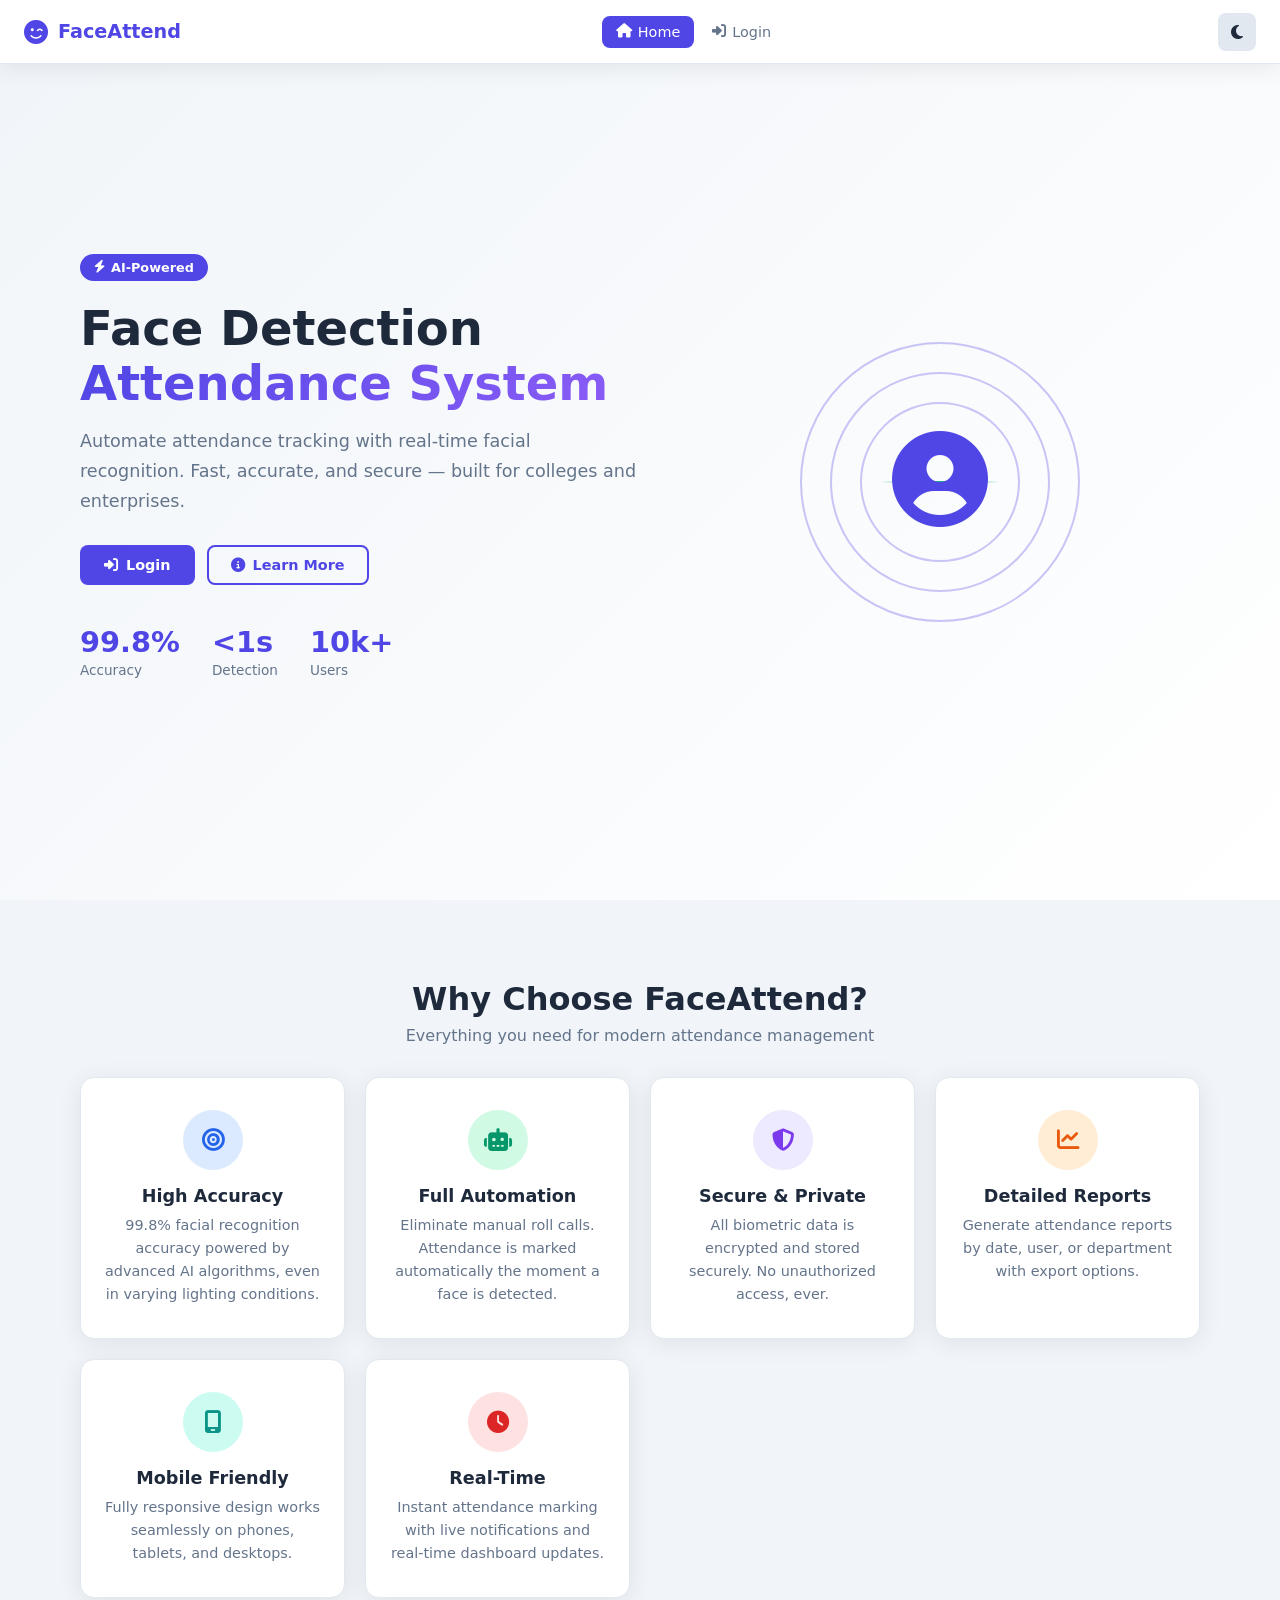
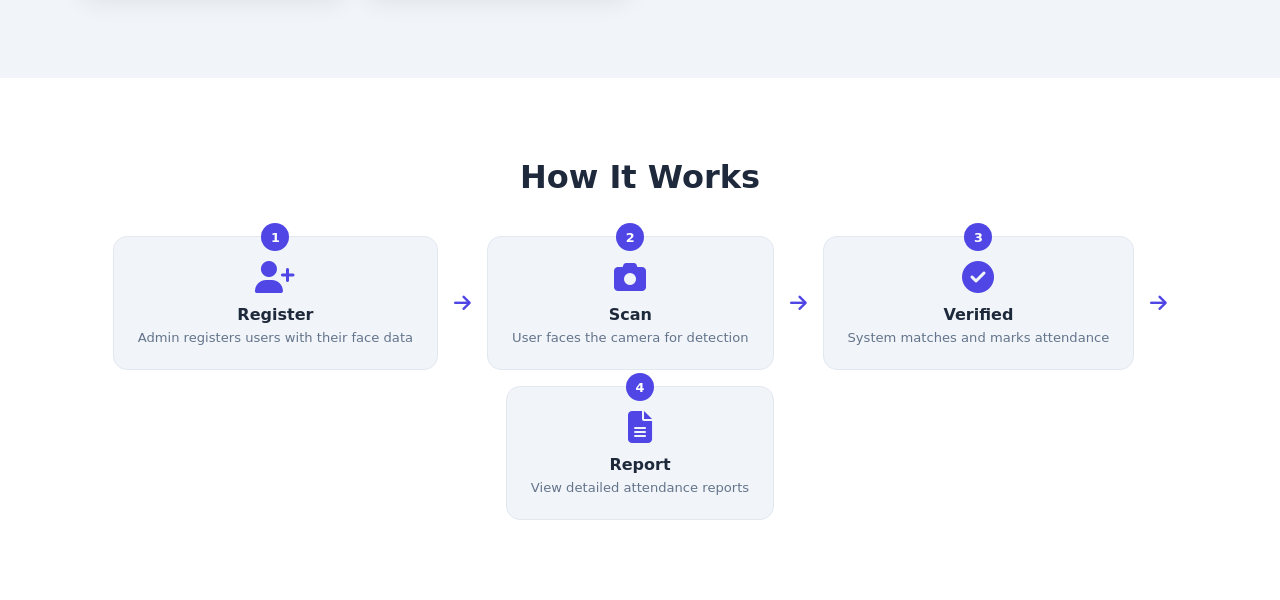
==== frontend/index.html @ ff54c972 "push all code" ====
<!DOCTYPE html>
<html lang="en" data-theme="light">
<head>
  <meta charset="UTF-8" />
  <meta name="viewport" content="width=device-width, initial-scale=1.0" />
  <title>Face Detection Attendance System</title>
  <link rel="stylesheet" href="style.css" />
  <link rel="stylesheet" href="https://cdnjs.cloudflare.com/ajax/libs/font-awesome/6.5.0/css/all.min.css" />
</head>
<body>

  <!-- ===== NAVBAR ===== -->
  <nav class="navbar" id="navbar">
    <div class="nav-brand">
      <i class="fas fa-face-smile-wink"></i>
      <span>FaceAttend</span>
    </div>
    <ul class="nav-links" id="navLinks">
      <li><a href="#" class="nav-link active" data-page="home"><i class="fas fa-house"></i> Home</a></li>
      <li><a href="#" class="nav-link" data-page="login"><i class="fas fa-right-to-bracket"></i> Login</a></li>
      <li><a href="#" class="nav-link" data-page="admin" id="adminNavLink" style="display:none"><i class="fas fa-user-shield"></i> Admin</a></li>
      <li><a href="#" class="nav-link" data-page="attendance" id="attendanceNavLink" style="display:none"><i class="fas fa-camera"></i> Attendance</a></li>
      <li><a href="#" class="nav-link" data-page="reports" id="reportsNavLink" style="display:none"><i class="fas fa-chart-bar"></i> Reports</a></li>
      <li id="logoutNavItem" style="display:none"><a href="#" id="logoutBtn"><i class="fas fa-right-from-bracket"></i> Logout</a></li>
    </ul>
    <div class="nav-actions">
      <button class="theme-toggle" id="themeToggle" title="Toggle dark mode">
        <i class="fas fa-moon"></i>
      </button>
      <button class="hamburger" id="hamburger"><i class="fas fa-bars"></i></button>
    </div>
  </nav>

  <!-- ===== PAGES ===== -->
  <main id="app">

    <!-- HOME PAGE -->
    <section class="page active" id="page-home">
      <div class="hero">
        <div class="hero-content">
          <span class="badge"><i class="fas fa-bolt"></i> AI-Powered</span>
          <h1>Face Detection<br /><span class="gradient-text">Attendance System</span></h1>
          <p>Automate attendance tracking with real-time facial recognition. Fast, accurate, and secure — built for colleges and enterprises.</p>
          <div class="hero-btns">
            <button class="btn btn-primary" onclick="navigate('login')"><i class="fas fa-right-to-bracket"></i> Login</button>
            <button class="btn btn-outline" onclick="navigate('home'); scrollToFeatures()"><i class="fas fa-circle-info"></i> Learn More</button>
          </div>
          <div class="hero-stats">
            <div class="stat"><span>99.8%</span><p>Accuracy</p></div>
            <div class="stat"><span>&lt;1s</span><p>Detection</p></div>
            <div class="stat"><span>10k+</span><p>Users</p></div>
          </div>
        </div>
        <div class="hero-visual">
          <div class="face-scan-anim">
            <div class="scan-ring r1"></div>
            <div class="scan-ring r2"></div>
            <div class="scan-ring r3"></div>
            <div class="face-icon"><i class="fas fa-user-circle"></i></div>
            <div class="scan-line"></div>
          </div>
        </div>
      </div>

      <!-- Features -->
      <div class="section" id="features">
        <h2 class="section-title">Why Choose FaceAttend?</h2>
        <p class="section-sub">Everything you need for modern attendance management</p>
        <div class="cards-grid">
          <div class="card feature-card">
            <div class="card-icon blue"><i class="fas fa-bullseye"></i></div>
            <h3>High Accuracy</h3>
            <p>99.8% facial recognition accuracy powered by advanced AI algorithms, even in varying lighting conditions.</p>
          </div>
          <div class="card feature-card">
            <div class="card-icon green"><i class="fas fa-robot"></i></div>
            <h3>Full Automation</h3>
            <p>Eliminate manual roll calls. Attendance is marked automatically the moment a face is detected.</p>
          </div>
          <div class="card feature-card">
            <div class="card-icon purple"><i class="fas fa-shield-halved"></i></div>
            <h3>Secure & Private</h3>
            <p>All biometric data is encrypted and stored securely. No unauthorized access, ever.</p>
          </div>
          <div class="card feature-card">
            <div class="card-icon orange"><i class="fas fa-chart-line"></i></div>
            <h3>Detailed Reports</h3>
            <p>Generate attendance reports by date, user, or department with export options.</p>
          </div>
          <div class="card feature-card">
            <div class="card-icon teal"><i class="fas fa-mobile-screen"></i></div>
            <h3>Mobile Friendly</h3>
            <p>Fully responsive design works seamlessly on phones, tablets, and desktops.</p>
          </div>
          <div class="card feature-card">
            <div class="card-icon red"><i class="fas fa-clock"></i></div>
            <h3>Real-Time</h3>
            <p>Instant attendance marking with live notifications and real-time dashboard updates.</p>
          </div>
        </div>
      </div>

      <!-- How it works -->
      <div class="section how-it-works">
        <h2 class="section-title">How It Works</h2>
        <div class="steps">
          <div class="step"><div class="step-num">1</div><i class="fas fa-user-plus"></i><h4>Register</h4><p>Admin registers users with their face data</p></div>
          <div class="step-arrow"><i class="fas fa-arrow-right"></i></div>
          <div class="step"><div class="step-num">2</div><i class="fas fa-camera"></i><h4>Scan</h4><p>User faces the camera for detection</p></div>
          <div class="step-arrow"><i class="fas fa-arrow-right"></i></div>
          <div class="step"><div class="step-num">3</div><i class="fas fa-check-circle"></i><h4>Verified</h4><p>System matches and marks attendance</p></div>
          <div class="step-arrow"><i class="fas fa-arrow-right"></i></div>
          <div class="step"><div class="step-num">4</div><i class="fas fa-file-alt"></i><h4>Report</h4><p>View detailed attendance reports</p></div>
        </div>
      </div>
    </section>

    <!-- LOGIN PAGE -->
    <section class="page" id="page-login">
      <div class="auth-container">
        <div class="auth-card">
          <div class="auth-header">
            <i class="fas fa-face-smile-wink auth-logo"></i>
            <h2>Welcome Back</h2>
            <p>Sign in to your account</p>
          </div>
          <div class="tab-group">
            <button class="tab active" data-tab="user">User Login</button>
            <button class="tab" data-tab="admin">Admin Login</button>
          </div>
          <form id="loginForm" novalidate>
            <div class="form-group">
              <label><i class="fas fa-envelope"></i> Email / Username</label>
              <input type="text" id="loginEmail" placeholder="Enter your email or username" />
              <span class="field-error" id="emailError"></span>
            </div>
            <div class="form-group">
              <label><i class="fas fa-lock"></i> Password</label>
              <div class="input-wrap">
                <input type="password" id="loginPassword" placeholder="Enter your password" />
                <button type="button" class="toggle-pw" id="togglePw"><i class="fas fa-eye"></i></button>
              </div>
              <span class="field-error" id="pwError"></span>
            </div>
            <div class="form-row">
              <label class="checkbox-label"><input type="checkbox" /> Remember me</label>
              <a href="#" class="link">Forgot password?</a>
            </div>
            <button type="submit" class="btn btn-primary full-width" id="loginSubmitBtn">
              <i class="fas fa-right-to-bracket"></i> Sign In
            </button>
            <div class="form-hint">
              <span id="loginHint">Demo: user@demo.com / password123</span>
            </div>
          </form>
        </div>
      </div>
    </section>

    <!-- USER DASHBOARD -->
    <section class="page" id="page-dashboard">
      <div class="dashboard-layout">
        <aside class="sidebar" id="userSidebar">
          <div class="sidebar-user">
            <div class="avatar"><i class="fas fa-user-circle"></i></div>
            <div>
              <p class="sidebar-name" id="sidebarName">John Doe</p>
              <span class="role-badge user">Student</span>
            </div>
          </div>
          <nav class="sidebar-nav">
            <a href="#" class="sidebar-link active" onclick="showDashTab('overview')"><i class="fas fa-gauge"></i> Overview</a>
            <a href="#" class="sidebar-link" onclick="navigate('attendance')"><i class="fas fa-camera"></i> Mark Attendance</a>
            <a href="#" class="sidebar-link" onclick="navigate('reports')"><i class="fas fa-chart-bar"></i> My Reports</a>
            <a href="#" class="sidebar-link" onclick="navigate('login')"><i class="fas fa-right-from-bracket"></i> Logout</a>
          </nav>
        </aside>
        <div class="dashboard-main">
          <div class="dash-header">
            <div>
              <h2>Welcome back, <span id="dashWelcomeName">John</span> 👋</h2>
              <p class="dash-date" id="dashDate"></p>
            </div>
            <button class="btn btn-primary" onclick="navigate('attendance')"><i class="fas fa-camera"></i> Mark Attendance</button>
          </div>
          <div class="cards-grid mini">
            <div class="card stat-card">
              <div class="stat-icon blue"><i class="fas fa-calendar-check"></i></div>
              <div><p>Present Days</p><h3 id="userPresent">18</h3></div>
            </div>
            <div class="card stat-card">
              <div class="stat-icon red"><i class="fas fa-calendar-xmark"></i></div>
              <div><p>Absent Days</p><h3 id="userAbsent">3</h3></div>
            </div>
            <div class="card stat-card">
              <div class="stat-icon green"><i class="fas fa-percent"></i></div>
              <div><p>Attendance %</p><h3 id="userPercent">85.7%</h3></div>
            </div>
          </div>
          <div class="card recent-card">
            <h3><i class="fas fa-clock-rotate-left"></i> Recent Attendance</h3>
            <table class="data-table">
              <thead><tr><th>Date</th><th>Time</th><th>Status</th></tr></thead>
              <tbody id="userRecentTable"></tbody>
            </table>
          </div>
        </div>
      </div>
    </section>

    <!-- ADMIN DASHBOARD -->
    <section class="page" id="page-admin">
      <div class="dashboard-layout">
        <aside class="sidebar">
          <div class="sidebar-user">
            <div class="avatar admin-av"><i class="fas fa-user-shield"></i></div>
            <div>
              <p class="sidebar-name">Admin</p>
              <span class="role-badge admin">Administrator</span>
            </div>
          </div>
          <nav class="sidebar-nav">
            <a href="#" class="sidebar-link active" onclick="showAdminTab('overview')"><i class="fas fa-gauge"></i> Overview</a>
            <a href="#" class="sidebar-link" onclick="navigate('manage-users')"><i class="fas fa-users-gear"></i> Manage Users</a>
            <a href="#" class="sidebar-link" onclick="navigate('reports')"><i class="fas fa-chart-bar"></i> Reports</a>
            <a href="#" class="sidebar-link" onclick="navigate('login')"><i class="fas fa-right-from-bracket"></i> Logout</a>
          </nav>
        </aside>
        <div class="dashboard-main">
          <div class="dash-header">
            <div>
              <h2>Admin Dashboard</h2>
              <p class="dash-date" id="adminDashDate"></p>
            </div>
            <button class="btn btn-primary" onclick="navigate('manage-users')"><i class="fas fa-user-plus"></i> Add User</button>
          </div>
          <div class="cards-grid mini">
            <div class="card stat-card">
              <div class="stat-icon blue"><i class="fas fa-users"></i></div>
              <div><p>Total Users</p><h3>42</h3></div>
            </div>
            <div class="card stat-card">
              <div class="stat-icon green"><i class="fas fa-user-check"></i></div>
              <div><p>Present Today</p><h3>35</h3></div>
            </div>
            <div class="card stat-card">
              <div class="stat-icon red"><i class="fas fa-user-xmark"></i></div>
              <div><p>Absent Today</p><h3>7</h3></div>
            </div>
            <div class="card stat-card">
              <div class="stat-icon purple"><i class="fas fa-percent"></i></div>
              <div><p>Avg Attendance</p><h3>83.3%</h3></div>
            </div>
          </div>
          <div class="card">
            <h3><i class="fas fa-table"></i> Today's Summary</h3>
            <table class="data-table">
              <thead><tr><th>Name</th><th>ID</th><th>Time In</th><th>Status</th></tr></thead>
              <tbody id="adminSummaryTable"></tbody>
            </table>
          </div>
        </div>
      </div>
    </section>

    <!-- FACE DETECTION PAGE -->
    <section class="page" id="page-attendance">
      <div class="fd-container">
        <div class="fd-header">
          <h2><i class="fas fa-camera"></i> Mark Attendance</h2>
          <p>Position your face in the frame and click Capture</p>
        </div>
        <div class="fd-layout">
          <div class="camera-box" id="cameraBox">
            <div class="camera-placeholder" id="cameraPlaceholder">
              <i class="fas fa-camera-slash"></i>
              <p>Camera is off</p>
            </div>
            <video id="videoFeed" autoplay playsinline style="display:none"></video>
            <canvas id="snapCanvas" style="display:none"></canvas>
            <div class="scan-overlay" id="scanOverlay" style="display:none">
              <div class="face-frame">
                <span class="corner tl"></span><span class="corner tr"></span>
                <span class="corner bl"></span><span class="corner br"></span>
              </div>
              <div class="scan-beam" id="scanBeam"></div>
            </div>
            <div class="detection-badge" id="detectionBadge" style="display:none">
              <i class="fas fa-check-circle"></i> Face Detected
            </div>
          </div>
          <div class="fd-controls">
            <div class="card fd-info-card">
              <h3><i class="fas fa-circle-info"></i> Instructions</h3>
              <ul>
                <li><i class="fas fa-check"></i> Ensure good lighting</li>
                <li><i class="fas fa-check"></i> Face the camera directly</li>
                <li><i class="fas fa-check"></i> Remove glasses if needed</li>
                <li><i class="fas fa-check"></i> Stay still during capture</li>
              </ul>
            </div>
            <div class="fd-btn-group">
              <button class="btn btn-primary" id="startCameraBtn" onclick="startCamera()">
                <i class="fas fa-video"></i> Start Camera
              </button>
              <button class="btn btn-success" id="captureBtn" onclick="captureAttendance()" disabled>
                <i class="fas fa-camera"></i> Capture & Mark Attendance
              </button>
              <button class="btn btn-outline" id="stopCameraBtn" onclick="stopCamera()" style="display:none">
                <i class="fas fa-video-slash"></i> Stop Camera
              </button>
            </div>
            <div class="fd-status" id="fdStatus"></div>
          </div>
        </div>
      </div>
    </section>

    <!-- REPORTS PAGE -->
    <section class="page" id="page-reports">
      <div class="page-container">
        <div class="page-header">
          <h2><i class="fas fa-chart-bar"></i> Attendance Reports</h2>
          <button class="btn btn-outline" onclick="exportReport()"><i class="fas fa-download"></i> Export CSV</button>
        </div>
        <div class="card filter-card">
          <div class="filter-row">
            <div class="form-group">
              <label><i class="fas fa-calendar"></i> Filter by Date</label>
              <input type="date" id="filterDate" />
            </div>
            <div class="form-group">
              <label><i class="fas fa-user"></i> Filter by User</label>
              <select id="filterUser">
                <option value="">All Users</option>
              </select>
            </div>
            <div class="form-group">
              <label><i class="fas fa-filter"></i> Status</label>
              <select id="filterStatus">
                <option value="">All</option>
                <option>Present</option>
                <option>Absent</option>
                <option>Late</option>
              </select>
            </div>
            <button class="btn btn-primary filter-btn" onclick="applyFilter()"><i class="fas fa-search"></i> Search</button>
          </div>
        </div>
        <div class="card">
          <table class="data-table" id="reportsTable">
            <thead>
              <tr><th>Name</th><th>ID</th><th>Date</th><th>Time</th><th>Status</th></tr>
            </thead>
            <tbody id="reportsBody"></tbody>
          </table>
          <div class="table-footer">
            <span id="reportCount"></span>
          </div>
        </div>
      </div>
    </section>

    <!-- MANAGE USERS PAGE -->
    <section class="page" id="page-manage-users">
      <div class="page-container">
        <div class="page-header">
          <h2><i class="fas fa-users-gear"></i> Manage Users</h2>
        </div>
        <div class="manage-layout">
          <div class="card form-card">
            <h3 id="userFormTitle"><i class="fas fa-user-plus"></i> Add New User</h3>
            <form id="userForm" novalidate>
              <input type="hidden" id="editUserId" />
              <div class="form-group">
                <label>Full Name</label>
                <input type="text" id="uName" placeholder="Enter full name" />
                <span class="field-error" id="uNameErr"></span>
              </div>
              <div class="form-group">
                <label>User ID</label>
                <input type="text" id="uId" placeholder="e.g. STU001" />
                <span class="field-error" id="uIdErr"></span>
              </div>
              <div class="form-group">
                <label>Email</label>
                <input type="email" id="uEmail" placeholder="user@example.com" />
                <span class="field-error" id="uEmailErr"></span>
              </div>
              <div class="form-group">
                <label>Password</label>
                <input type="password" id="uPassword" placeholder="Default: password123" />
              </div>
              <div class="form-group">
                <label>Role</label>
                <select id="uRole">
                  <option value="student">Student</option>
                  <option value="staff">Staff</option>
                </select>
              </div>
              <div class="form-row">
                <button type="submit" class="btn btn-primary" id="userFormBtn"><i class="fas fa-plus"></i> Add User</button>
                <button type="button" class="btn btn-outline" onclick="resetUserForm()"><i class="fas fa-rotate-left"></i> Reset</button>
              </div>
            </form>
          </div>
          <div class="card users-table-card">
            <div class="table-toolbar">
              <h3><i class="fas fa-list"></i> User List</h3>
              <input type="text" id="userSearch" placeholder="Search users..." oninput="renderUsersTable()" />
            </div>
            <table class="data-table">
              <thead><tr><th>Name</th><th>ID</th><th>Email</th><th>Role</th><th>Actions</th></tr></thead>
              <tbody id="usersTableBody"></tbody>
            </table>
          </div>
        </div>
      </div>
    </section>

  </main>

  <!-- Toast notification -->
  <div class="toast" id="toast"></div>

  <!-- Face Enroll Modal -->
  <div class="modal-overlay" id="enrollModal" style="display:none" onclick="if(event.target===this)closeEnrollModal()">
    <div class="modal-card">
      <div class="modal-header">
        <h3 id="enrollModalTitle"><i class="fas fa-face-smile"></i> Enroll Face</h3>
        <button class="modal-close" onclick="closeEnrollModal()"><i class="fas fa-xmark"></i></button>
      </div>
      <div class="camera-box" style="aspect-ratio:4/3;max-height:300px">
        <div class="camera-placeholder" id="enrollPlaceholder">
          <i class="fas fa-camera-slash"></i><p>Starting camera...</p>
        </div>
        <video id="enrollVideo" autoplay playsinline style="display:none;width:100%;height:100%;object-fit:cover"></video>
        <canvas id="enrollCanvas" style="display:none"></canvas>
      </div>
      <div class="fd-status" id="enrollStatus"></div>
      <div style="display:flex;gap:10px;margin-top:16px">
        <button class="btn btn-primary full-width" id="enrollCaptureBtn" onclick="captureEnroll()" disabled>
          <i class="fas fa-camera"></i> Capture & Enroll
        </button>
        <button class="btn btn-outline" onclick="closeEnrollModal()">Cancel</button>
      </div>
    </div>
  </div>

  <script src="script.js"></script>
</body>
</html>
---- frontend/style.css ----
/* ===== CSS VARIABLES & RESET ===== */
:root {
  --primary: #4f46e5;
  --primary-dark: #3730a3;
  --primary-light: #818cf8;
  --success: #10b981;
  --danger: #ef4444;
  --warning: #f59e0b;
  --purple: #8b5cf6;
  --teal: #14b8a6;
  --orange: #f97316;

  --bg: #f1f5f9;
  --bg2: #ffffff;
  --bg3: #e2e8f0;
  --text: #1e293b;
  --text2: #64748b;
  --border: #e2e8f0;
  --shadow: 0 4px 24px rgba(0,0,0,0.08);
  --shadow-lg: 0 8px 40px rgba(0,0,0,0.12);
  --radius: 14px;
  --radius-sm: 8px;
  --nav-h: 64px;
  --sidebar-w: 240px;
  --transition: 0.25s ease;
}

[data-theme="dark"] {
  --bg: #0f172a;
  --bg2: #1e293b;
  --bg3: #334155;
  --text: #f1f5f9;
  --text2: #94a3b8;
  --border: #334155;
  --shadow: 0 4px 24px rgba(0,0,0,0.4);
  --shadow-lg: 0 8px 40px rgba(0,0,0,0.5);
}

*, *::before, *::after { box-sizing: border-box; margin: 0; padding: 0; }
html { scroll-behavior: smooth; }
body {
  font-family: 'Segoe UI', system-ui, sans-serif;
  background: var(--bg);
  color: var(--text);
  transition: background var(--transition), color var(--transition);
  min-height: 100vh;
}
a { text-decoration: none; color: inherit; }
ul { list-style: none; }
button { cursor: pointer; font-family: inherit; }
input, select, textarea { font-family: inherit; }

/* ===== NAVBAR ===== */
.navbar {
  position: fixed; top: 0; left: 0; right: 0; z-index: 1000;
  height: var(--nav-h);
  background: var(--bg2);
  border-bottom: 1px solid var(--border);
  display: flex; align-items: center; justify-content: space-between;
  padding: 0 24px;
  box-shadow: var(--shadow);
  transition: background var(--transition);
}
.nav-brand {
  display: flex; align-items: center; gap: 10px;
  font-size: 1.2rem; font-weight: 700; color: var(--primary);
}
.nav-brand i { font-size: 1.5rem; }
.nav-links {
  display: flex; align-items: center; gap: 4px;
}
.nav-links a {
  padding: 8px 14px; border-radius: var(--radius-sm);
  font-size: 0.9rem; font-weight: 500; color: var(--text2);
  display: flex; align-items: center; gap: 6px;
  transition: all var(--transition);
}
.nav-links a:hover, .nav-links a.active {
  background: var(--primary); color: #fff;
}
.nav-actions { display: flex; align-items: center; gap: 8px; }
.theme-toggle, .hamburger {
  background: var(--bg3); border: none; color: var(--text);
  width: 38px; height: 38px; border-radius: var(--radius-sm);
  font-size: 1rem; display: flex; align-items: center; justify-content: center;
  transition: all var(--transition);
}
.theme-toggle:hover, .hamburger:hover { background: var(--primary); color: #fff; }
.hamburger { display: none; }

/* ===== PAGES ===== */
#app { padding-top: var(--nav-h); min-height: 100vh; }
.page { display: none; }
.page.active { display: block; }

/* ===== BUTTONS ===== */
.btn {
  display: inline-flex; align-items: center; gap: 8px;
  padding: 10px 22px; border-radius: var(--radius-sm);
  font-size: 0.9rem; font-weight: 600; border: 2px solid transparent;
  transition: all var(--transition); white-space: nowrap;
}
.btn-primary { background: var(--primary); color: #fff; }
.btn-primary:hover { background: var(--primary-dark); transform: translateY(-1px); box-shadow: 0 4px 16px rgba(79,70,229,0.4); }
.btn-outline { background: transparent; border-color: var(--primary); color: var(--primary); }
.btn-outline:hover { background: var(--primary); color: #fff; }
.btn-success { background: var(--success); color: #fff; }
.btn-success:hover { background: #059669; transform: translateY(-1px); }
.btn-danger { background: var(--danger); color: #fff; padding: 6px 12px; font-size: 0.8rem; }
.btn-edit { background: var(--warning); color: #fff; padding: 6px 12px; font-size: 0.8rem; }
.btn:disabled { opacity: 0.5; cursor: not-allowed; transform: none !important; }
.full-width { width: 100%; justify-content: center; }

/* ===== CARDS ===== */
.card {
  background: var(--bg2); border-radius: var(--radius);
  padding: 24px; box-shadow: var(--shadow);
  border: 1px solid var(--border);
  transition: background var(--transition), box-shadow var(--transition);
}
.card:hover { box-shadow: var(--shadow-lg); }
.cards-grid {
  display: grid; grid-template-columns: repeat(auto-fit, minmax(260px, 1fr));
  gap: 20px; margin-top: 32px;
}
.cards-grid.mini { grid-template-columns: repeat(auto-fit, minmax(180px, 1fr)); }

/* Feature cards */
.feature-card { text-align: center; padding: 32px 24px; }
.feature-card h3 { margin: 16px 0 8px; font-size: 1.1rem; }
.feature-card p { color: var(--text2); font-size: 0.9rem; line-height: 1.6; }
.card-icon {
  width: 60px; height: 60px; border-radius: 50%;
  display: flex; align-items: center; justify-content: center;
  font-size: 1.4rem; margin: 0 auto;
}
.card-icon.blue { background: #dbeafe; color: #2563eb; }
.card-icon.green { background: #d1fae5; color: #059669; }
.card-icon.purple { background: #ede9fe; color: #7c3aed; }
.card-icon.orange { background: #ffedd5; color: #ea580c; }
.card-icon.teal { background: #ccfbf1; color: #0d9488; }
.card-icon.red { background: #fee2e2; color: #dc2626; }
[data-theme="dark"] .card-icon.blue { background: #1e3a5f; color: #60a5fa; }
[data-theme="dark"] .card-icon.green { background: #064e3b; color: #34d399; }
[data-theme="dark"] .card-icon.purple { background: #2e1065; color: #a78bfa; }
[data-theme="dark"] .card-icon.orange { background: #431407; color: #fb923c; }
[data-theme="dark"] .card-icon.teal { background: #042f2e; color: #2dd4bf; }
[data-theme="dark"] .card-icon.red { background: #450a0a; color: #f87171; }

/* Stat cards */
.stat-card { display: flex; align-items: center; gap: 16px; }
.stat-icon {
  width: 52px; height: 52px; border-radius: var(--radius-sm);
  display: flex; align-items: center; justify-content: center; font-size: 1.3rem; flex-shrink: 0;
}
.stat-icon.blue { background: #dbeafe; color: #2563eb; }
.stat-icon.green { background: #d1fae5; color: #059669; }
.stat-icon.red { background: #fee2e2; color: #dc2626; }
.stat-icon.purple { background: #ede9fe; color: #7c3aed; }
[data-theme="dark"] .stat-icon.blue { background: #1e3a5f; color: #60a5fa; }
[data-theme="dark"] .stat-icon.green { background: #064e3b; color: #34d399; }
[data-theme="dark"] .stat-icon.red { background: #450a0a; color: #f87171; }
[data-theme="dark"] .stat-icon.purple { background: #2e1065; color: #a78bfa; }
.stat-card p { color: var(--text2); font-size: 0.85rem; margin-bottom: 2px; }
.stat-card h3 { font-size: 1.6rem; font-weight: 700; }

/* ===== HOME PAGE ===== */
.hero {
  min-height: calc(100vh - var(--nav-h));
  display: flex; align-items: center; justify-content: space-between;
  padding: 60px 80px; gap: 40px;
  background: linear-gradient(135deg, var(--bg) 0%, var(--bg2) 100%);
}
.hero-content { max-width: 560px; }
.badge {
  display: inline-flex; align-items: center; gap: 6px;
  background: var(--primary); color: #fff;
  padding: 6px 14px; border-radius: 20px; font-size: 0.8rem; font-weight: 600;
  margin-bottom: 20px;
}
.hero-content h1 { font-size: 3rem; font-weight: 800; line-height: 1.15; margin-bottom: 16px; }
.gradient-text {
  background: linear-gradient(135deg, var(--primary), var(--purple));
  -webkit-background-clip: text; -webkit-text-fill-color: transparent; background-clip: text;
}
.hero-content p { color: var(--text2); font-size: 1.1rem; line-height: 1.7; margin-bottom: 28px; }
.hero-btns { display: flex; gap: 12px; flex-wrap: wrap; margin-bottom: 40px; }
.hero-stats { display: flex; gap: 32px; }
.hero-stats .stat span { font-size: 1.8rem; font-weight: 800; color: var(--primary); }
.hero-stats .stat p { color: var(--text2); font-size: 0.85rem; }

/* Face scan animation */
.hero-visual { display: flex; align-items: center; justify-content: center; flex: 1; }
.face-scan-anim {
  position: relative; width: 280px; height: 280px;
  display: flex; align-items: center; justify-content: center;
}
.scan-ring {
  position: absolute; border-radius: 50%;
  border: 2px solid var(--primary); opacity: 0.3;
  animation: pulse-ring 2.5s ease-out infinite;
}
.r1 { width: 280px; height: 280px; animation-delay: 0s; }
.r2 { width: 220px; height: 220px; animation-delay: 0.5s; }
.r3 { width: 160px; height: 160px; animation-delay: 1s; }
@keyframes pulse-ring {
  0% { transform: scale(0.8); opacity: 0.5; }
  100% { transform: scale(1.1); opacity: 0; }
}
.face-icon { font-size: 6rem; color: var(--primary); z-index: 1; animation: float 3s ease-in-out infinite; }
@keyframes float { 0%,100% { transform: translateY(0); } 50% { transform: translateY(-12px); } }
.scan-line {
  position: absolute; width: 120px; height: 2px;
  background: linear-gradient(90deg, transparent, var(--success), transparent);
  animation: scan 2s linear infinite;
}
@keyframes scan { 0% { top: 30%; } 100% { top: 70%; } }

/* Sections */
.section { padding: 80px; }
.section-title { font-size: 2rem; font-weight: 700; text-align: center; margin-bottom: 8px; }
.section-sub { text-align: center; color: var(--text2); margin-bottom: 0; }

/* How it works */
.how-it-works { background: var(--bg2); }
.steps {
  display: flex; align-items: center; justify-content: center;
  gap: 16px; margin-top: 40px; flex-wrap: wrap;
}
.step {
  text-align: center; padding: 24px; background: var(--bg);
  border-radius: var(--radius); min-width: 140px; position: relative;
  border: 1px solid var(--border);
}
.step-num {
  position: absolute; top: -14px; left: 50%; transform: translateX(-50%);
  background: var(--primary); color: #fff;
  width: 28px; height: 28px; border-radius: 50%;
  display: flex; align-items: center; justify-content: center;
  font-size: 0.8rem; font-weight: 700;
}
.step i { font-size: 2rem; color: var(--primary); margin-bottom: 12px; }
.step h4 { font-size: 1rem; margin-bottom: 6px; }
.step p { color: var(--text2); font-size: 0.82rem; }
.step-arrow { color: var(--primary); font-size: 1.2rem; }

/* ===== AUTH / LOGIN ===== */
.auth-container {
  min-height: calc(100vh - var(--nav-h));
  display: flex; align-items: center; justify-content: center;
  padding: 40px 20px;
  background: linear-gradient(135deg, var(--bg) 0%, var(--bg2) 100%);
}
.auth-card {
  background: var(--bg2); border-radius: var(--radius);
  padding: 40px; width: 100%; max-width: 440px;
  box-shadow: var(--shadow-lg); border: 1px solid var(--border);
}
.auth-header { text-align: center; margin-bottom: 28px; }
.auth-logo { font-size: 3rem; color: var(--primary); }
.auth-header h2 { font-size: 1.6rem; margin: 12px 0 4px; }
.auth-header p { color: var(--text2); font-size: 0.9rem; }

.tab-group {
  display: flex; background: var(--bg3); border-radius: var(--radius-sm);
  padding: 4px; margin-bottom: 24px;
}
.tab {
  flex: 1; padding: 9px; border: none; background: transparent;
  border-radius: 6px; font-size: 0.9rem; font-weight: 500; color: var(--text2);
  transition: all var(--transition);
}
.tab.active { background: var(--bg2); color: var(--primary); box-shadow: var(--shadow); font-weight: 600; }

.form-group { margin-bottom: 18px; }
.form-group label {
  display: flex; align-items: center; gap: 6px;
  font-size: 0.85rem; font-weight: 600; color: var(--text2); margin-bottom: 6px;
}
.form-group input, .form-group select {
  width: 100%; padding: 11px 14px; border-radius: var(--radius-sm);
  border: 1.5px solid var(--border); background: var(--bg);
  color: var(--text); font-size: 0.9rem;
  transition: border-color var(--transition), box-shadow var(--transition);
}
.form-group input:focus, .form-group select:focus {
  outline: none; border-color: var(--primary);
  box-shadow: 0 0 0 3px rgba(79,70,229,0.15);
}
.form-group input.error { border-color: var(--danger); }
.field-error { color: var(--danger); font-size: 0.78rem; margin-top: 4px; display: block; }
.input-wrap { position: relative; }
.input-wrap input { padding-right: 44px; }
.toggle-pw {
  position: absolute; right: 12px; top: 50%; transform: translateY(-50%);
  background: none; border: none; color: var(--text2); font-size: 0.9rem;
}
.form-row {
  display: flex; align-items: center; justify-content: space-between;
  margin-bottom: 20px; gap: 12px; flex-wrap: wrap;
}
.checkbox-label { display: flex; align-items: center; gap: 6px; font-size: 0.85rem; cursor: pointer; }
.link { color: var(--primary); font-size: 0.85rem; }
.link:hover { text-decoration: underline; }
.form-hint { text-align: center; margin-top: 14px; color: var(--text2); font-size: 0.82rem; }

/* ===== DASHBOARD LAYOUT ===== */
.dashboard-layout {
  display: flex; min-height: calc(100vh - var(--nav-h));
}
.sidebar {
  width: var(--sidebar-w); background: var(--bg2);
  border-right: 1px solid var(--border);
  padding: 24px 16px; flex-shrink: 0;
  transition: background var(--transition);
}
.sidebar-user {
  display: flex; align-items: center; gap: 12px;
  padding: 16px; background: var(--bg3); border-radius: var(--radius-sm);
  margin-bottom: 24px;
}
.avatar { font-size: 2.2rem; color: var(--primary); }
.admin-av { color: var(--purple); }
.sidebar-name { font-weight: 600; font-size: 0.9rem; }
.role-badge {
  font-size: 0.72rem; padding: 2px 8px; border-radius: 10px; font-weight: 600;
}
.role-badge.user { background: #dbeafe; color: #2563eb; }
.role-badge.admin { background: #ede9fe; color: #7c3aed; }
[data-theme="dark"] .role-badge.user { background: #1e3a5f; color: #60a5fa; }
[data-theme="dark"] .role-badge.admin { background: #2e1065; color: #a78bfa; }
.sidebar-nav { display: flex; flex-direction: column; gap: 4px; }
.sidebar-link {
  display: flex; align-items: center; gap: 10px;
  padding: 10px 14px; border-radius: var(--radius-sm);
  font-size: 0.9rem; color: var(--text2); font-weight: 500;
  transition: all var(--transition);
}
.sidebar-link:hover, .sidebar-link.active { background: var(--primary); color: #fff; }
.dashboard-main { flex: 1; padding: 32px; overflow-y: auto; }
.dash-header {
  display: flex; align-items: center; justify-content: space-between;
  margin-bottom: 28px; flex-wrap: wrap; gap: 16px;
}
.dash-header h2 { font-size: 1.5rem; font-weight: 700; }
.dash-date { color: var(--text2); font-size: 0.9rem; margin-top: 4px; }
.recent-card h3 { margin-bottom: 16px; display: flex; align-items: center; gap: 8px; }

/* ===== TABLES ===== */
.data-table { width: 100%; border-collapse: collapse; font-size: 0.88rem; }
.data-table th {
  background: var(--bg3); padding: 12px 14px;
  text-align: left; font-weight: 600; color: var(--text2);
  font-size: 0.8rem; text-transform: uppercase; letter-spacing: 0.5px;
}
.data-table td { padding: 12px 14px; border-bottom: 1px solid var(--border); }
.data-table tr:last-child td { border-bottom: none; }
.data-table tr:hover td { background: var(--bg3); }
.status-badge {
  padding: 3px 10px; border-radius: 12px; font-size: 0.78rem; font-weight: 600;
}
.status-present { background: #d1fae5; color: #059669; }
.status-absent { background: #fee2e2; color: #dc2626; }
.status-late { background: #fef3c7; color: #d97706; }
[data-theme="dark"] .status-present { background: #064e3b; color: #34d399; }
[data-theme="dark"] .status-absent { background: #450a0a; color: #f87171; }
[data-theme="dark"] .status-late { background: #451a03; color: #fbbf24; }
.table-footer { padding: 12px 0 0; color: var(--text2); font-size: 0.85rem; }

/* ===== FACE DETECTION PAGE ===== */
.fd-container { max-width: 1100px; margin: 0 auto; padding: 40px 24px; }
.fd-header { text-align: center; margin-bottom: 32px; }
.fd-header h2 { font-size: 1.8rem; font-weight: 700; display: flex; align-items: center; justify-content: center; gap: 10px; }
.fd-header p { color: var(--text2); margin-top: 6px; }
.fd-layout { display: grid; grid-template-columns: 1fr 340px; gap: 28px; align-items: start; }
.camera-box {
  position: relative; background: #000; border-radius: var(--radius);
  overflow: hidden; aspect-ratio: 4/3;
  box-shadow: var(--shadow-lg); border: 2px solid var(--border);
}
.camera-placeholder {
  position: absolute; inset: 0;
  display: flex; flex-direction: column; align-items: center; justify-content: center;
  color: #555; gap: 12px;
}
.camera-placeholder i { font-size: 4rem; }
.camera-placeholder p { font-size: 1rem; }
#videoFeed { width: 100%; height: 100%; object-fit: cover; }
.scan-overlay { position: absolute; inset: 0; pointer-events: none; }
.face-frame {
  position: absolute; top: 50%; left: 50%; transform: translate(-50%, -50%);
  width: 200px; height: 220px;
}
.corner {
  position: absolute; width: 24px; height: 24px;
  border-color: var(--success); border-style: solid;
}
.corner.tl { top: 0; left: 0; border-width: 3px 0 0 3px; }
.corner.tr { top: 0; right: 0; border-width: 3px 3px 0 0; }
.corner.bl { bottom: 0; left: 0; border-width: 0 0 3px 3px; }
.corner.br { bottom: 0; right: 0; border-width: 0 3px 3px 0; }
.scan-beam {
  position: absolute; left: 0; right: 0; height: 2px;
  background: linear-gradient(90deg, transparent, var(--success), transparent);
  animation: beam 2s linear infinite;
}
@keyframes beam { 0% { top: 10%; } 100% { top: 90%; } }
.detection-badge {
  position: absolute; bottom: 16px; left: 50%; transform: translateX(-50%);
  background: var(--success); color: #fff;
  padding: 8px 20px; border-radius: 20px; font-size: 0.9rem; font-weight: 600;
  display: flex; align-items: center; gap: 6px;
  animation: fadeInUp 0.4s ease;
}
@keyframes fadeInUp { from { opacity: 0; transform: translateX(-50%) translateY(10px); } to { opacity: 1; transform: translateX(-50%) translateY(0); } }
.fd-controls { display: flex; flex-direction: column; gap: 20px; }
.fd-info-card h3 { margin-bottom: 14px; font-size: 1rem; display: flex; align-items: center; gap: 8px; }
.fd-info-card ul { display: flex; flex-direction: column; gap: 8px; }
.fd-info-card li { display: flex; align-items: center; gap: 8px; font-size: 0.88rem; color: var(--text2); }
.fd-info-card li i { color: var(--success); }
.fd-btn-group { display: flex; flex-direction: column; gap: 10px; }
.fd-status {
  padding: 14px; border-radius: var(--radius-sm); font-size: 0.9rem;
  font-weight: 600; text-align: center; display: none;
}
.fd-status.success { background: #d1fae5; color: #059669; display: block; }
.fd-status.error { background: #fee2e2; color: #dc2626; display: block; }
.fd-status.loading { background: #dbeafe; color: #2563eb; display: block; }
[data-theme="dark"] .fd-status.success { background: #064e3b; }
[data-theme="dark"] .fd-status.error { background: #450a0a; }
[data-theme="dark"] .fd-status.loading { background: #1e3a5f; }

/* ===== REPORTS PAGE ===== */
.page-container { max-width: 1100px; margin: 0 auto; padding: 40px 24px; }
.page-header {
  display: flex; align-items: center; justify-content: space-between;
  margin-bottom: 24px; flex-wrap: wrap; gap: 12px;
}
.page-header h2 { font-size: 1.6rem; font-weight: 700; display: flex; align-items: center; gap: 10px; }
.filter-card { margin-bottom: 20px; }
.filter-row {
  display: flex; gap: 16px; align-items: flex-end; flex-wrap: wrap;
}
.filter-row .form-group { flex: 1; min-width: 160px; margin-bottom: 0; }
.filter-btn { align-self: flex-end; height: 42px; }

/* ===== MANAGE USERS PAGE ===== */
.manage-layout { display: grid; grid-template-columns: 360px 1fr; gap: 24px; align-items: start; }
.form-card h3 { margin-bottom: 20px; font-size: 1rem; display: flex; align-items: center; gap: 8px; }
.users-table-card { overflow-x: auto; }
.table-toolbar {
  display: flex; align-items: center; justify-content: space-between;
  margin-bottom: 16px; gap: 12px; flex-wrap: wrap;
}
.table-toolbar h3 { font-size: 1rem; display: flex; align-items: center; gap: 8px; }
.table-toolbar input {
  padding: 8px 12px; border-radius: var(--radius-sm);
  border: 1.5px solid var(--border); background: var(--bg);
  color: var(--text); font-size: 0.85rem; width: 200px;
}
.table-toolbar input:focus { outline: none; border-color: var(--primary); }
.action-btns { display: flex; gap: 6px; }

/* ===== TOAST ===== */
.toast {
  position: fixed; bottom: 28px; right: 28px; z-index: 9999;
  background: var(--text); color: var(--bg2);
  padding: 14px 22px; border-radius: var(--radius-sm);
  font-size: 0.9rem; font-weight: 500;
  box-shadow: var(--shadow-lg);
  transform: translateY(80px); opacity: 0;
  transition: all 0.35s cubic-bezier(0.34, 1.56, 0.64, 1);
  pointer-events: none; max-width: 320px;
}
.toast.show { transform: translateY(0); opacity: 1; }
.toast.success { background: var(--success); color: #fff; }
.toast.error { background: var(--danger); color: #fff; }

/* ===== RESPONSIVE ===== */
@media (max-width: 1024px) {
  .hero { padding: 40px 40px; }
  .section { padding: 60px 40px; }
  .fd-layout { grid-template-columns: 1fr; }
  .manage-layout { grid-template-columns: 1fr; }
}
@media (max-width: 768px) {
  .nav-links { display: none; flex-direction: column; position: absolute; top: var(--nav-h); left: 0; right: 0; background: var(--bg2); padding: 16px; border-bottom: 1px solid var(--border); box-shadow: var(--shadow); gap: 4px; }
  .nav-links.open { display: flex; }
  .hamburger { display: flex; }
  .hero { flex-direction: column; padding: 40px 24px; text-align: center; }
  .hero-content h1 { font-size: 2rem; }
  .hero-btns { justify-content: center; }
  .hero-stats { justify-content: center; }
  .hero-visual { display: none; }
  .section { padding: 40px 24px; }
  .steps { flex-direction: column; }
  .step-arrow { transform: rotate(90deg); }
  .dashboard-layout { flex-direction: column; }
  .sidebar { width: 100%; border-right: none; border-bottom: 1px solid var(--border); padding: 16px; }
  .sidebar-nav { flex-direction: row; flex-wrap: wrap; }
  .dashboard-main { padding: 20px; }
  .filter-row { flex-direction: column; }
  .filter-row .form-group { width: 100%; }
}
@media (max-width: 480px) {
  .auth-card { padding: 28px 20px; }
  .cards-grid { grid-template-columns: 1fr; }
}

/* ===== MODAL ===== */
.modal-overlay {
  position: fixed; inset: 0; z-index: 2000;
  background: rgba(0,0,0,0.6); backdrop-filter: blur(4px);
  display: flex; align-items: center; justify-content: center;
  padding: 20px;
}
.modal-card {
  background: var(--bg2); border-radius: var(--radius);
  padding: 28px; width: 100%; max-width: 480px;
  box-shadow: var(--shadow-lg); border: 1px solid var(--border);
}
.modal-header {
  display: flex; align-items: center; justify-content: space-between;
  margin-bottom: 20px;
}
.modal-header h3 { font-size: 1.1rem; display: flex; align-items: center; gap: 8px; }
.modal-close {
  background: var(--bg3); border: none; color: var(--text);
  width: 32px; height: 32px; border-radius: 6px;
  display: flex; align-items: center; justify-content: center;
  font-size: 1rem; cursor: pointer; transition: all var(--transition);
}
.modal-close:hover { background: var(--danger); color: #fff; }
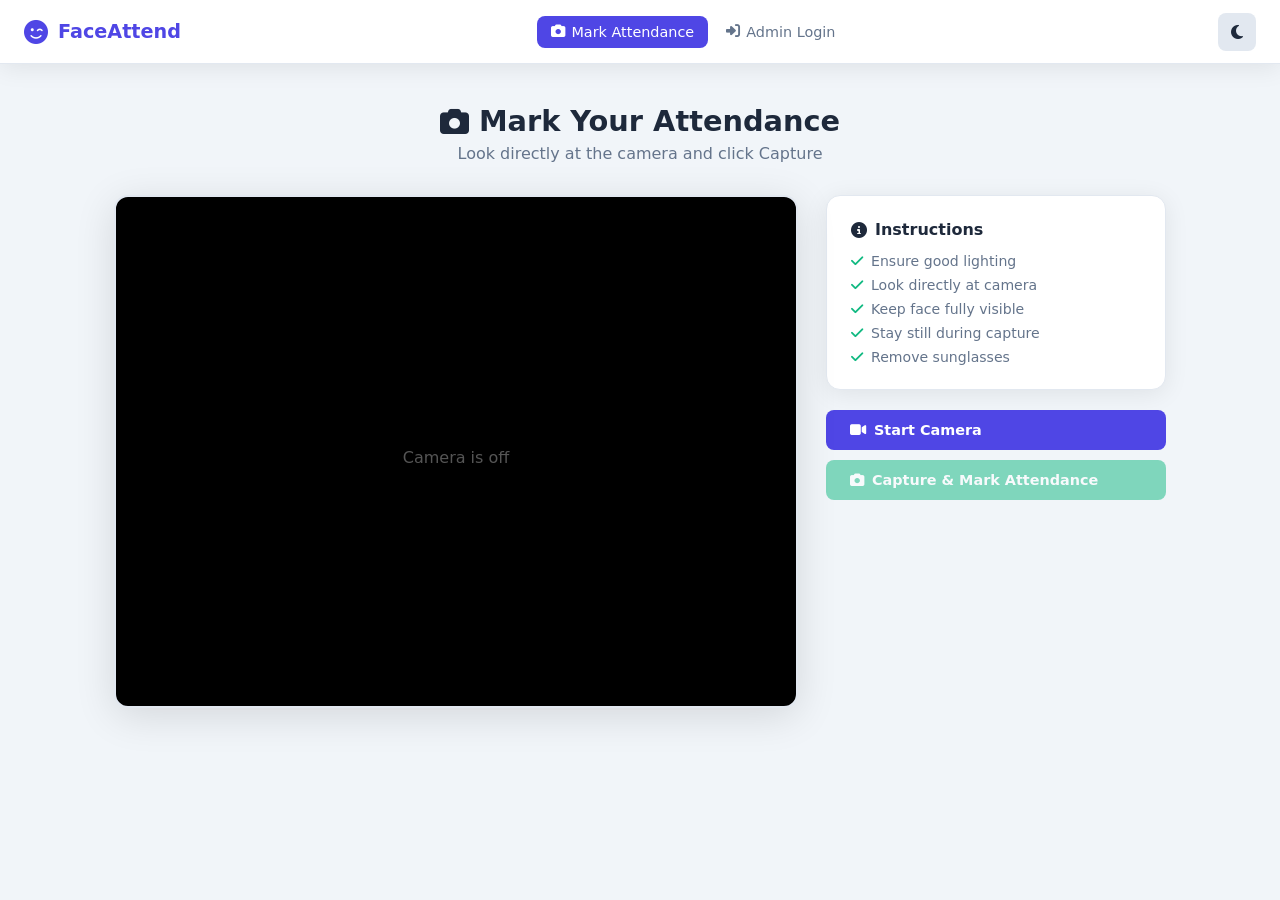
==== commit b3596d1e: "remove login" ====
--- a/frontend/index.html
+++ b/frontend/index.html
@@ -9,221 +9,138 @@
 </head>
 <body>
 
-  <!-- ===== NAVBAR ===== -->
+  <!-- NAVBAR -->
   <nav class="navbar" id="navbar">
     <div class="nav-brand">
       <i class="fas fa-face-smile-wink"></i>
       <span>FaceAttend</span>
     </div>
     <ul class="nav-links" id="navLinks">
-      <li><a href="#" class="nav-link active" data-page="home"><i class="fas fa-house"></i> Home</a></li>
-      <li><a href="#" class="nav-link" data-page="login"><i class="fas fa-right-to-bracket"></i> Login</a></li>
-      <li><a href="#" class="nav-link" data-page="admin" id="adminNavLink" style="display:none"><i class="fas fa-user-shield"></i> Admin</a></li>
-      <li><a href="#" class="nav-link" data-page="attendance" id="attendanceNavLink" style="display:none"><i class="fas fa-camera"></i> Attendance</a></li>
-      <li><a href="#" class="nav-link" data-page="reports" id="reportsNavLink" style="display:none"><i class="fas fa-chart-bar"></i> Reports</a></li>
-      <li id="logoutNavItem" style="display:none"><a href="#" id="logoutBtn"><i class="fas fa-right-from-bracket"></i> Logout</a></li>
+      <li><a href="#" class="nav-link" data-page="kiosk"><i class="fas fa-camera"></i> Mark Attendance</a></li>
+      <li><a href="#" class="nav-link" data-page="login" id="navLogin"><i class="fas fa-right-to-bracket"></i> Admin Login</a></li>
+      <li><a href="#" class="nav-link" data-page="admin" id="navAdmin" style="display:none"><i class="fas fa-gauge"></i> Dashboard</a></li>
+      <li><a href="#" class="nav-link" data-page="manage-users" id="navManage" style="display:none"><i class="fas fa-users-gear"></i> Manage Users</a></li>
+      <li><a href="#" class="nav-link" data-page="reports" id="navReports" style="display:none"><i class="fas fa-chart-bar"></i> Reports</a></li>
+      <li id="navLogoutItem" style="display:none"><a href="#" id="logoutBtn"><i class="fas fa-right-from-bracket"></i> Logout</a></li>
     </ul>
     <div class="nav-actions">
-      <button class="theme-toggle" id="themeToggle" title="Toggle dark mode">
-        <i class="fas fa-moon"></i>
-      </button>
+      <button class="theme-toggle" id="themeToggle" title="Toggle dark mode"><i class="fas fa-moon"></i></button>
       <button class="hamburger" id="hamburger"><i class="fas fa-bars"></i></button>
     </div>
   </nav>
 
-  <!-- ===== PAGES ===== -->
   <main id="app">
 
-    <!-- HOME PAGE -->
-    <section class="page active" id="page-home">
-      <div class="hero">
-        <div class="hero-content">
-          <span class="badge"><i class="fas fa-bolt"></i> AI-Powered</span>
-          <h1>Face Detection<br /><span class="gradient-text">Attendance System</span></h1>
-          <p>Automate attendance tracking with real-time facial recognition. Fast, accurate, and secure — built for colleges and enterprises.</p>
-          <div class="hero-btns">
-            <button class="btn btn-primary" onclick="navigate('login')"><i class="fas fa-right-to-bracket"></i> Login</button>
-            <button class="btn btn-outline" onclick="navigate('home'); scrollToFeatures()"><i class="fas fa-circle-info"></i> Learn More</button>
-          </div>
-          <div class="hero-stats">
-            <div class="stat"><span>99.8%</span><p>Accuracy</p></div>
-            <div class="stat"><span>&lt;1s</span><p>Detection</p></div>
-            <div class="stat"><span>10k+</span><p>Users</p></div>
-          </div>
-        </div>
-        <div class="hero-visual">
-          <div class="face-scan-anim">
-            <div class="scan-ring r1"></div>
-            <div class="scan-ring r2"></div>
-            <div class="scan-ring r3"></div>
-            <div class="face-icon"><i class="fas fa-user-circle"></i></div>
-            <div class="scan-line"></div>
-          </div>
-        </div>
-      </div>
-
-      <!-- Features -->
-      <div class="section" id="features">
-        <h2 class="section-title">Why Choose FaceAttend?</h2>
-        <p class="section-sub">Everything you need for modern attendance management</p>
-        <div class="cards-grid">
-          <div class="card feature-card">
-            <div class="card-icon blue"><i class="fas fa-bullseye"></i></div>
-            <h3>High Accuracy</h3>
-            <p>99.8% facial recognition accuracy powered by advanced AI algorithms, even in varying lighting conditions.</p>
-          </div>
-          <div class="card feature-card">
-            <div class="card-icon green"><i class="fas fa-robot"></i></div>
-            <h3>Full Automation</h3>
-            <p>Eliminate manual roll calls. Attendance is marked automatically the moment a face is detected.</p>
-          </div>
-          <div class="card feature-card">
-            <div class="card-icon purple"><i class="fas fa-shield-halved"></i></div>
-            <h3>Secure & Private</h3>
-            <p>All biometric data is encrypted and stored securely. No unauthorized access, ever.</p>
-          </div>
-          <div class="card feature-card">
-            <div class="card-icon orange"><i class="fas fa-chart-line"></i></div>
-            <h3>Detailed Reports</h3>
-            <p>Generate attendance reports by date, user, or department with export options.</p>
-          </div>
-          <div class="card feature-card">
-            <div class="card-icon teal"><i class="fas fa-mobile-screen"></i></div>
-            <h3>Mobile Friendly</h3>
-            <p>Fully responsive design works seamlessly on phones, tablets, and desktops.</p>
-          </div>
-          <div class="card feature-card">
-            <div class="card-icon red"><i class="fas fa-clock"></i></div>
-            <h3>Real-Time</h3>
-            <p>Instant attendance marking with live notifications and real-time dashboard updates.</p>
-          </div>
-        </div>
-      </div>
-
-      <!-- How it works -->
-      <div class="section how-it-works">
-        <h2 class="section-title">How It Works</h2>
-        <div class="steps">
-          <div class="step"><div class="step-num">1</div><i class="fas fa-user-plus"></i><h4>Register</h4><p>Admin registers users with their face data</p></div>
-          <div class="step-arrow"><i class="fas fa-arrow-right"></i></div>
-          <div class="step"><div class="step-num">2</div><i class="fas fa-camera"></i><h4>Scan</h4><p>User faces the camera for detection</p></div>
-          <div class="step-arrow"><i class="fas fa-arrow-right"></i></div>
-          <div class="step"><div class="step-num">3</div><i class="fas fa-check-circle"></i><h4>Verified</h4><p>System matches and marks attendance</p></div>
-          <div class="step-arrow"><i class="fas fa-arrow-right"></i></div>
-          <div class="step"><div class="step-num">4</div><i class="fas fa-file-alt"></i><h4>Report</h4><p>View detailed attendance reports</p></div>
-        </div>
-      </div>
-    </section>
-
-    <!-- LOGIN PAGE -->
+    <!-- ===== KIOSK — MARK ATTENDANCE (public, no login) ===== -->
+    <section class="page active" id="page-kiosk">
+      <div class="fd-container">
+        <div class="fd-header">
+          <h2><i class="fas fa-camera"></i> Mark Your Attendance</h2>
+          <p>Look directly at the camera and click Capture</p>
+        </div>
+        <div class="fd-layout">
+          <div class="camera-box" id="kioskCameraBox">
+            <div class="camera-placeholder" id="kioskPlaceholder">
+              <i class="fas fa-camera-slash"></i>
+              <p>Camera is off</p>
+            </div>
+            <video id="kioskVideo" autoplay playsinline style="display:none"></video>
+            <canvas id="kioskCanvas" style="display:none"></canvas>
+            <div class="scan-overlay" id="kioskOverlay" style="display:none">
+              <div class="face-frame">
+                <span class="corner tl"></span><span class="corner tr"></span>
+                <span class="corner bl"></span><span class="corner br"></span>
+              </div>
+              <div class="scan-beam"></div>
+            </div>
+          </div>
+          <div class="fd-controls">
+            <div class="card fd-info-card">
+              <h3><i class="fas fa-circle-info"></i> Instructions</h3>
+              <ul>
+                <li><i class="fas fa-check"></i> Ensure good lighting</li>
+                <li><i class="fas fa-check"></i> Look directly at camera</li>
+                <li><i class="fas fa-check"></i> Keep face fully visible</li>
+                <li><i class="fas fa-check"></i> Stay still during capture</li>
+                <li><i class="fas fa-check"></i> Remove sunglasses</li>
+              </ul>
+            </div>
+            <div class="fd-btn-group">
+              <button class="btn btn-primary" id="kioskStartBtn" onclick="kioskStart()">
+                <i class="fas fa-video"></i> Start Camera
+              </button>
+              <button class="btn btn-success" id="kioskCaptureBtn" onclick="kioskCapture()" disabled>
+                <i class="fas fa-camera"></i> Capture & Mark Attendance
+              </button>
+              <button class="btn btn-outline" id="kioskStopBtn" onclick="kioskStop()" style="display:none">
+                <i class="fas fa-video-slash"></i> Stop Camera
+              </button>
+            </div>
+            <div class="fd-status" id="kioskStatus"></div>
+            <!-- Result card shown after successful mark -->
+            <div class="result-card" id="kioskResult" style="display:none">
+              <div class="result-icon"><i class="fas fa-circle-check"></i></div>
+              <div class="result-info">
+                <h3 id="resultName"></h3>
+                <p id="resultCode"></p>
+                <p id="resultTime"></p>
+                <p id="resultConf"></p>
+              </div>
+            </div>
+          </div>
+        </div>
+      </div>
+    </section>
+
+    <!-- ===== ADMIN LOGIN ===== -->
     <section class="page" id="page-login">
       <div class="auth-container">
         <div class="auth-card">
           <div class="auth-header">
-            <i class="fas fa-face-smile-wink auth-logo"></i>
-            <h2>Welcome Back</h2>
-            <p>Sign in to your account</p>
-          </div>
-          <div class="tab-group">
-            <button class="tab active" data-tab="user">User Login</button>
-            <button class="tab" data-tab="admin">Admin Login</button>
+            <i class="fas fa-user-shield auth-logo"></i>
+            <h2>Admin Login</h2>
+            <p>Sign in to manage the attendance system</p>
           </div>
           <form id="loginForm" novalidate>
             <div class="form-group">
-              <label><i class="fas fa-envelope"></i> Email / Username</label>
-              <input type="text" id="loginEmail" placeholder="Enter your email or username" />
+              <label><i class="fas fa-envelope"></i> Email</label>
+              <input type="text" id="loginEmail" placeholder="admin@demo.com" />
               <span class="field-error" id="emailError"></span>
             </div>
             <div class="form-group">
               <label><i class="fas fa-lock"></i> Password</label>
               <div class="input-wrap">
-                <input type="password" id="loginPassword" placeholder="Enter your password" />
+                <input type="password" id="loginPassword" placeholder="Enter password" />
                 <button type="button" class="toggle-pw" id="togglePw"><i class="fas fa-eye"></i></button>
               </div>
               <span class="field-error" id="pwError"></span>
-            </div>
-            <div class="form-row">
-              <label class="checkbox-label"><input type="checkbox" /> Remember me</label>
-              <a href="#" class="link">Forgot password?</a>
             </div>
             <button type="submit" class="btn btn-primary full-width" id="loginSubmitBtn">
               <i class="fas fa-right-to-bracket"></i> Sign In
             </button>
-            <div class="form-hint">
-              <span id="loginHint">Demo: user@demo.com / password123</span>
-            </div>
+            <div class="form-hint">Demo: admin@demo.com / admin123</div>
           </form>
         </div>
       </div>
     </section>
 
-    <!-- USER DASHBOARD -->
-    <section class="page" id="page-dashboard">
-      <div class="dashboard-layout">
-        <aside class="sidebar" id="userSidebar">
-          <div class="sidebar-user">
-            <div class="avatar"><i class="fas fa-user-circle"></i></div>
-            <div>
-              <p class="sidebar-name" id="sidebarName">John Doe</p>
-              <span class="role-badge user">Student</span>
-            </div>
-          </div>
-          <nav class="sidebar-nav">
-            <a href="#" class="sidebar-link active" onclick="showDashTab('overview')"><i class="fas fa-gauge"></i> Overview</a>
-            <a href="#" class="sidebar-link" onclick="navigate('attendance')"><i class="fas fa-camera"></i> Mark Attendance</a>
-            <a href="#" class="sidebar-link" onclick="navigate('reports')"><i class="fas fa-chart-bar"></i> My Reports</a>
-            <a href="#" class="sidebar-link" onclick="navigate('login')"><i class="fas fa-right-from-bracket"></i> Logout</a>
-          </nav>
-        </aside>
-        <div class="dashboard-main">
-          <div class="dash-header">
-            <div>
-              <h2>Welcome back, <span id="dashWelcomeName">John</span> 👋</h2>
-              <p class="dash-date" id="dashDate"></p>
-            </div>
-            <button class="btn btn-primary" onclick="navigate('attendance')"><i class="fas fa-camera"></i> Mark Attendance</button>
-          </div>
-          <div class="cards-grid mini">
-            <div class="card stat-card">
-              <div class="stat-icon blue"><i class="fas fa-calendar-check"></i></div>
-              <div><p>Present Days</p><h3 id="userPresent">18</h3></div>
-            </div>
-            <div class="card stat-card">
-              <div class="stat-icon red"><i class="fas fa-calendar-xmark"></i></div>
-              <div><p>Absent Days</p><h3 id="userAbsent">3</h3></div>
-            </div>
-            <div class="card stat-card">
-              <div class="stat-icon green"><i class="fas fa-percent"></i></div>
-              <div><p>Attendance %</p><h3 id="userPercent">85.7%</h3></div>
-            </div>
-          </div>
-          <div class="card recent-card">
-            <h3><i class="fas fa-clock-rotate-left"></i> Recent Attendance</h3>
-            <table class="data-table">
-              <thead><tr><th>Date</th><th>Time</th><th>Status</th></tr></thead>
-              <tbody id="userRecentTable"></tbody>
-            </table>
-          </div>
-        </div>
-      </div>
-    </section>
-
-    <!-- ADMIN DASHBOARD -->
+    <!-- ===== ADMIN DASHBOARD ===== -->
     <section class="page" id="page-admin">
       <div class="dashboard-layout">
         <aside class="sidebar">
           <div class="sidebar-user">
             <div class="avatar admin-av"><i class="fas fa-user-shield"></i></div>
             <div>
-              <p class="sidebar-name">Admin</p>
-              <span class="role-badge admin">Administrator</span>
+              <p class="sidebar-name">Administrator</p>
+              <span class="role-badge admin">Admin</span>
             </div>
           </div>
           <nav class="sidebar-nav">
-            <a href="#" class="sidebar-link active" onclick="showAdminTab('overview')"><i class="fas fa-gauge"></i> Overview</a>
+            <a href="#" class="sidebar-link active" onclick="navigate('admin')"><i class="fas fa-gauge"></i> Dashboard</a>
             <a href="#" class="sidebar-link" onclick="navigate('manage-users')"><i class="fas fa-users-gear"></i> Manage Users</a>
             <a href="#" class="sidebar-link" onclick="navigate('reports')"><i class="fas fa-chart-bar"></i> Reports</a>
-            <a href="#" class="sidebar-link" onclick="navigate('login')"><i class="fas fa-right-from-bracket"></i> Logout</a>
+            <a href="#" class="sidebar-link" onclick="navigate('kiosk')"><i class="fas fa-camera"></i> Take Attendance</a>
+            <a href="#" class="sidebar-link logout-link" onclick="doLogout()"><i class="fas fa-right-from-bracket"></i> Logout</a>
           </nav>
         </aside>
         <div class="dashboard-main">
@@ -232,28 +149,28 @@
               <h2>Admin Dashboard</h2>
               <p class="dash-date" id="adminDashDate"></p>
             </div>
-            <button class="btn btn-primary" onclick="navigate('manage-users')"><i class="fas fa-user-plus"></i> Add User</button>
+            <button class="btn btn-primary" onclick="navigate('kiosk')"><i class="fas fa-camera"></i> Take Attendance</button>
           </div>
           <div class="cards-grid mini">
             <div class="card stat-card">
               <div class="stat-icon blue"><i class="fas fa-users"></i></div>
-              <div><p>Total Users</p><h3>42</h3></div>
+              <div><p>Total Users</p><h3 id="statTotal">—</h3></div>
             </div>
             <div class="card stat-card">
               <div class="stat-icon green"><i class="fas fa-user-check"></i></div>
-              <div><p>Present Today</p><h3>35</h3></div>
+              <div><p>Present Today</p><h3 id="statPresent">—</h3></div>
             </div>
             <div class="card stat-card">
               <div class="stat-icon red"><i class="fas fa-user-xmark"></i></div>
-              <div><p>Absent Today</p><h3>7</h3></div>
+              <div><p>Absent Today</p><h3 id="statAbsent">—</h3></div>
             </div>
             <div class="card stat-card">
               <div class="stat-icon purple"><i class="fas fa-percent"></i></div>
-              <div><p>Avg Attendance</p><h3>83.3%</h3></div>
-            </div>
-          </div>
-          <div class="card">
-            <h3><i class="fas fa-table"></i> Today's Summary</h3>
+              <div><p>Attendance %</p><h3 id="statPct">—</h3></div>
+            </div>
+          </div>
+          <div class="card" style="margin-top:24px">
+            <h3 style="margin-bottom:16px"><i class="fas fa-table"></i> Today's Attendance</h3>
             <table class="data-table">
               <thead><tr><th>Name</th><th>ID</th><th>Time In</th><th>Status</th></tr></thead>
               <tbody id="adminSummaryTable"></tbody>
@@ -263,156 +180,129 @@
       </div>
     </section>
 
-    <!-- FACE DETECTION PAGE -->
-    <section class="page" id="page-attendance">
-      <div class="fd-container">
-        <div class="fd-header">
-          <h2><i class="fas fa-camera"></i> Mark Attendance</h2>
-          <p>Position your face in the frame and click Capture</p>
-        </div>
-        <div class="fd-layout">
-          <div class="camera-box" id="cameraBox">
-            <div class="camera-placeholder" id="cameraPlaceholder">
-              <i class="fas fa-camera-slash"></i>
-              <p>Camera is off</p>
-            </div>
-            <video id="videoFeed" autoplay playsinline style="display:none"></video>
-            <canvas id="snapCanvas" style="display:none"></canvas>
-            <div class="scan-overlay" id="scanOverlay" style="display:none">
-              <div class="face-frame">
-                <span class="corner tl"></span><span class="corner tr"></span>
-                <span class="corner bl"></span><span class="corner br"></span>
-              </div>
-              <div class="scan-beam" id="scanBeam"></div>
-            </div>
-            <div class="detection-badge" id="detectionBadge" style="display:none">
-              <i class="fas fa-check-circle"></i> Face Detected
-            </div>
-          </div>
-          <div class="fd-controls">
-            <div class="card fd-info-card">
-              <h3><i class="fas fa-circle-info"></i> Instructions</h3>
-              <ul>
-                <li><i class="fas fa-check"></i> Ensure good lighting</li>
-                <li><i class="fas fa-check"></i> Face the camera directly</li>
-                <li><i class="fas fa-check"></i> Remove glasses if needed</li>
-                <li><i class="fas fa-check"></i> Stay still during capture</li>
-              </ul>
-            </div>
-            <div class="fd-btn-group">
-              <button class="btn btn-primary" id="startCameraBtn" onclick="startCamera()">
-                <i class="fas fa-video"></i> Start Camera
-              </button>
-              <button class="btn btn-success" id="captureBtn" onclick="captureAttendance()" disabled>
-                <i class="fas fa-camera"></i> Capture & Mark Attendance
-              </button>
-              <button class="btn btn-outline" id="stopCameraBtn" onclick="stopCamera()" style="display:none">
-                <i class="fas fa-video-slash"></i> Stop Camera
-              </button>
-            </div>
-            <div class="fd-status" id="fdStatus"></div>
-          </div>
-        </div>
-      </div>
-    </section>
-
-    <!-- REPORTS PAGE -->
+    <!-- ===== MANAGE USERS ===== -->
+    <section class="page" id="page-manage-users">
+      <div class="dashboard-layout">
+        <aside class="sidebar">
+          <div class="sidebar-user">
+            <div class="avatar admin-av"><i class="fas fa-user-shield"></i></div>
+            <div><p class="sidebar-name">Administrator</p><span class="role-badge admin">Admin</span></div>
+          </div>
+          <nav class="sidebar-nav">
+            <a href="#" class="sidebar-link" onclick="navigate('admin')"><i class="fas fa-gauge"></i> Dashboard</a>
+            <a href="#" class="sidebar-link active" onclick="navigate('manage-users')"><i class="fas fa-users-gear"></i> Manage Users</a>
+            <a href="#" class="sidebar-link" onclick="navigate('reports')"><i class="fas fa-chart-bar"></i> Reports</a>
+            <a href="#" class="sidebar-link" onclick="navigate('kiosk')"><i class="fas fa-camera"></i> Take Attendance</a>
+            <a href="#" class="sidebar-link logout-link" onclick="doLogout()"><i class="fas fa-right-from-bracket"></i> Logout</a>
+          </nav>
+        </aside>
+        <div class="dashboard-main">
+          <div class="dash-header">
+            <h2><i class="fas fa-users-gear"></i> Manage Users</h2>
+          </div>
+          <div class="manage-layout">
+            <!-- Add / Edit form -->
+            <div class="card form-card">
+              <h3 id="userFormTitle"><i class="fas fa-user-plus"></i> Add New User</h3>
+              <form id="userForm" novalidate>
+                <div class="form-group">
+                  <label>Full Name</label>
+                  <input type="text" id="uName" placeholder="e.g. Alice Johnson" />
+                  <span class="field-error" id="uNameErr"></span>
+                </div>
+                <div class="form-group">
+                  <label>User ID</label>
+                  <input type="text" id="uId" placeholder="e.g. STU001" />
+                  <span class="field-error" id="uIdErr"></span>
+                </div>
+                <div class="form-group">
+                  <label>Email</label>
+                  <input type="email" id="uEmail" placeholder="alice@example.com" />
+                  <span class="field-error" id="uEmailErr"></span>
+                </div>
+                <div class="form-group">
+                  <label>Password <span style="color:var(--text2);font-weight:400;font-size:0.8rem">(optional)</span></label>
+                  <input type="password" id="uPassword" placeholder="Leave blank for no password" />
+                </div>
+                <div class="form-group">
+                  <label>Role</label>
+                  <select id="uRole">
+                    <option value="student">Student</option>
+                    <option value="staff">Staff</option>
+                  </select>
+                </div>
+                <div class="form-row">
+                  <button type="submit" class="btn btn-primary" id="userFormBtn"><i class="fas fa-plus"></i> Add User</button>
+                  <button type="button" class="btn btn-outline" onclick="resetUserForm()"><i class="fas fa-rotate-left"></i> Reset</button>
+                </div>
+              </form>
+            </div>
+            <!-- Users table -->
+            <div class="card users-table-card">
+              <div class="table-toolbar">
+                <h3><i class="fas fa-list"></i> User List</h3>
+                <input type="text" id="userSearch" placeholder="Search..." oninput="renderUsersTable()" />
+              </div>
+              <table class="data-table">
+                <thead>
+                  <tr><th>Name</th><th>ID</th><th>Email</th><th>Role</th><th>Face</th><th>Actions</th></tr>
+                </thead>
+                <tbody id="usersTableBody"></tbody>
+              </table>
+            </div>
+          </div>
+        </div>
+      </div>
+    </section>
+
+    <!-- ===== REPORTS ===== -->
     <section class="page" id="page-reports">
-      <div class="page-container">
-        <div class="page-header">
-          <h2><i class="fas fa-chart-bar"></i> Attendance Reports</h2>
-          <button class="btn btn-outline" onclick="exportReport()"><i class="fas fa-download"></i> Export CSV</button>
-        </div>
-        <div class="card filter-card">
-          <div class="filter-row">
-            <div class="form-group">
-              <label><i class="fas fa-calendar"></i> Filter by Date</label>
-              <input type="date" id="filterDate" />
-            </div>
-            <div class="form-group">
-              <label><i class="fas fa-user"></i> Filter by User</label>
-              <select id="filterUser">
-                <option value="">All Users</option>
-              </select>
-            </div>
-            <div class="form-group">
-              <label><i class="fas fa-filter"></i> Status</label>
-              <select id="filterStatus">
-                <option value="">All</option>
-                <option>Present</option>
-                <option>Absent</option>
-                <option>Late</option>
-              </select>
-            </div>
-            <button class="btn btn-primary filter-btn" onclick="applyFilter()"><i class="fas fa-search"></i> Search</button>
-          </div>
-        </div>
-        <div class="card">
-          <table class="data-table" id="reportsTable">
-            <thead>
-              <tr><th>Name</th><th>ID</th><th>Date</th><th>Time</th><th>Status</th></tr>
-            </thead>
-            <tbody id="reportsBody"></tbody>
-          </table>
-          <div class="table-footer">
-            <span id="reportCount"></span>
-          </div>
-        </div>
-      </div>
-    </section>
-
-    <!-- MANAGE USERS PAGE -->
-    <section class="page" id="page-manage-users">
-      <div class="page-container">
-        <div class="page-header">
-          <h2><i class="fas fa-users-gear"></i> Manage Users</h2>
-        </div>
-        <div class="manage-layout">
-          <div class="card form-card">
-            <h3 id="userFormTitle"><i class="fas fa-user-plus"></i> Add New User</h3>
-            <form id="userForm" novalidate>
-              <input type="hidden" id="editUserId" />
+      <div class="dashboard-layout">
+        <aside class="sidebar">
+          <div class="sidebar-user">
+            <div class="avatar admin-av"><i class="fas fa-user-shield"></i></div>
+            <div><p class="sidebar-name">Administrator</p><span class="role-badge admin">Admin</span></div>
+          </div>
+          <nav class="sidebar-nav">
+            <a href="#" class="sidebar-link" onclick="navigate('admin')"><i class="fas fa-gauge"></i> Dashboard</a>
+            <a href="#" class="sidebar-link" onclick="navigate('manage-users')"><i class="fas fa-users-gear"></i> Manage Users</a>
+            <a href="#" class="sidebar-link active" onclick="navigate('reports')"><i class="fas fa-chart-bar"></i> Reports</a>
+            <a href="#" class="sidebar-link" onclick="navigate('kiosk')"><i class="fas fa-camera"></i> Take Attendance</a>
+            <a href="#" class="sidebar-link logout-link" onclick="doLogout()"><i class="fas fa-right-from-bracket"></i> Logout</a>
+          </nav>
+        </aside>
+        <div class="dashboard-main">
+          <div class="dash-header">
+            <h2><i class="fas fa-chart-bar"></i> Attendance Reports</h2>
+            <button class="btn btn-outline" onclick="exportReport()"><i class="fas fa-download"></i> Export CSV</button>
+          </div>
+          <div class="card filter-card" style="margin-bottom:20px">
+            <div class="filter-row">
               <div class="form-group">
-                <label>Full Name</label>
-                <input type="text" id="uName" placeholder="Enter full name" />
-                <span class="field-error" id="uNameErr"></span>
+                <label><i class="fas fa-calendar"></i> Date</label>
+                <input type="date" id="filterDate" />
               </div>
               <div class="form-group">
-                <label>User ID</label>
-                <input type="text" id="uId" placeholder="e.g. STU001" />
-                <span class="field-error" id="uIdErr"></span>
+                <label><i class="fas fa-user"></i> User</label>
+                <select id="filterUser"><option value="">All Users</option></select>
               </div>
               <div class="form-group">
-                <label>Email</label>
-                <input type="email" id="uEmail" placeholder="user@example.com" />
-                <span class="field-error" id="uEmailErr"></span>
-              </div>
-              <div class="form-group">
-                <label>Password</label>
-                <input type="password" id="uPassword" placeholder="Default: password123" />
-              </div>
-              <div class="form-group">
-                <label>Role</label>
-                <select id="uRole">
-                  <option value="student">Student</option>
-                  <option value="staff">Staff</option>
+                <label><i class="fas fa-filter"></i> Status</label>
+                <select id="filterStatus">
+                  <option value="">All</option>
+                  <option>Present</option>
+                  <option>Absent</option>
                 </select>
               </div>
-              <div class="form-row">
-                <button type="submit" class="btn btn-primary" id="userFormBtn"><i class="fas fa-plus"></i> Add User</button>
-                <button type="button" class="btn btn-outline" onclick="resetUserForm()"><i class="fas fa-rotate-left"></i> Reset</button>
-              </div>
-            </form>
-          </div>
-          <div class="card users-table-card">
-            <div class="table-toolbar">
-              <h3><i class="fas fa-list"></i> User List</h3>
-              <input type="text" id="userSearch" placeholder="Search users..." oninput="renderUsersTable()" />
-            </div>
+              <button class="btn btn-primary filter-btn" onclick="applyFilter()"><i class="fas fa-search"></i> Search</button>
+            </div>
+          </div>
+          <div class="card">
             <table class="data-table">
-              <thead><tr><th>Name</th><th>ID</th><th>Email</th><th>Role</th><th>Actions</th></tr></thead>
-              <tbody id="usersTableBody"></tbody>
+              <thead><tr><th>Name</th><th>ID</th><th>Date</th><th>Time</th><th>Status</th></tr></thead>
+              <tbody id="reportsBody"></tbody>
             </table>
+            <div class="table-footer"><span id="reportCount"></span></div>
           </div>
         </div>
       </div>
@@ -420,30 +310,39 @@
 
   </main>
 
-  <!-- Toast notification -->
+  <!-- Toast -->
   <div class="toast" id="toast"></div>
 
-  <!-- Face Enroll Modal -->
+  <!-- Enroll Modal -->
   <div class="modal-overlay" id="enrollModal" style="display:none" onclick="if(event.target===this)closeEnrollModal()">
     <div class="modal-card">
       <div class="modal-header">
         <h3 id="enrollModalTitle"><i class="fas fa-face-smile"></i> Enroll Face</h3>
         <button class="modal-close" onclick="closeEnrollModal()"><i class="fas fa-xmark"></i></button>
       </div>
-      <div class="camera-box" style="aspect-ratio:4/3;max-height:300px">
-        <div class="camera-placeholder" id="enrollPlaceholder">
-          <i class="fas fa-camera-slash"></i><p>Starting camera...</p>
-        </div>
+      <div class="camera-box" style="aspect-ratio:4/3;max-height:280px">
+        <div class="camera-placeholder" id="enrollPlaceholder"><i class="fas fa-camera-slash"></i><p>Starting camera...</p></div>
         <video id="enrollVideo" autoplay playsinline style="display:none;width:100%;height:100%;object-fit:cover"></video>
         <canvas id="enrollCanvas" style="display:none"></canvas>
       </div>
-      <div class="fd-status" id="enrollStatus"></div>
-      <div style="display:flex;gap:10px;margin-top:16px">
+      <div class="fd-status" id="enrollStatus" style="margin-top:12px"></div>
+      <div style="display:flex;gap:10px;margin-top:14px">
         <button class="btn btn-primary full-width" id="enrollCaptureBtn" onclick="captureEnroll()" disabled>
-          <i class="fas fa-camera"></i> Capture & Enroll
+          <i class="fas fa-camera"></i> Start Capture (8 samples)
         </button>
         <button class="btn btn-outline" onclick="closeEnrollModal()">Cancel</button>
       </div>
+    </div>
+  </div>
+
+  <!-- Face Images Modal -->
+  <div class="modal-overlay" id="imagesModal" style="display:none" onclick="if(event.target===this)closeImagesModal()">
+    <div class="modal-card modal-wide">
+      <div class="modal-header">
+        <h3 id="imagesModalTitle"><i class="fas fa-images"></i> Enrolled Face Images</h3>
+        <button class="modal-close" onclick="closeImagesModal()"><i class="fas fa-xmark"></i></button>
+      </div>
+      <div id="faceImagesGrid" class="face-images-grid"></div>
     </div>
   </div>
 
--- a/frontend/style.css
+++ b/frontend/style.css
@@ -531,3 +531,46 @@
   font-size: 1rem; cursor: pointer; transition: all var(--transition);
 }
 .modal-close:hover { background: var(--danger); color: #fff; }
+
+/* ===== KIOSK RESULT CARD ===== */
+.result-card {
+  background: linear-gradient(135deg, var(--success), #059669);
+  border-radius: var(--radius); padding: 20px;
+  display: flex; align-items: center; gap: 16px; color: #fff;
+  animation: fadeInUp 0.4s ease;
+}
+.result-icon { font-size: 2.5rem; }
+.result-info h3 { font-size: 1.2rem; font-weight: 700; margin-bottom: 4px; }
+.result-info p  { font-size: 0.85rem; opacity: 0.9; margin: 2px 0; }
+
+/* ===== FACE IMAGES GRID ===== */
+.modal-wide { max-width: 780px; }
+.face-images-grid {
+  display: grid; grid-template-columns: repeat(auto-fill, minmax(140px, 1fr));
+  gap: 12px; margin-top: 4px; max-height: 480px; overflow-y: auto;
+}
+.face-img-item {
+  border-radius: var(--radius-sm); overflow: hidden;
+  border: 2px solid var(--border); position: relative;
+}
+.face-img-item img { width: 100%; height: 140px; object-fit: cover; display: block; }
+.face-img-label {
+  position: absolute; bottom: 0; left: 0; right: 0;
+  background: rgba(0,0,0,0.55); color: #fff;
+  font-size: 0.72rem; padding: 4px 6px; text-align: center;
+}
+.face-enrolled-badge {
+  display: inline-flex; align-items: center; gap: 4px;
+  background: #d1fae5; color: #059669;
+  padding: 2px 8px; border-radius: 10px; font-size: 0.75rem; font-weight: 600;
+}
+.face-none-badge {
+  display: inline-flex; align-items: center; gap: 4px;
+  background: #fee2e2; color: #dc2626;
+  padding: 2px 8px; border-radius: 10px; font-size: 0.75rem; font-weight: 600;
+}
+[data-theme="dark"] .face-enrolled-badge { background: #064e3b; color: #34d399; }
+[data-theme="dark"] .face-none-badge     { background: #450a0a; color: #f87171; }
+
+/* logout sidebar link */
+.logout-link { margin-top: auto; }
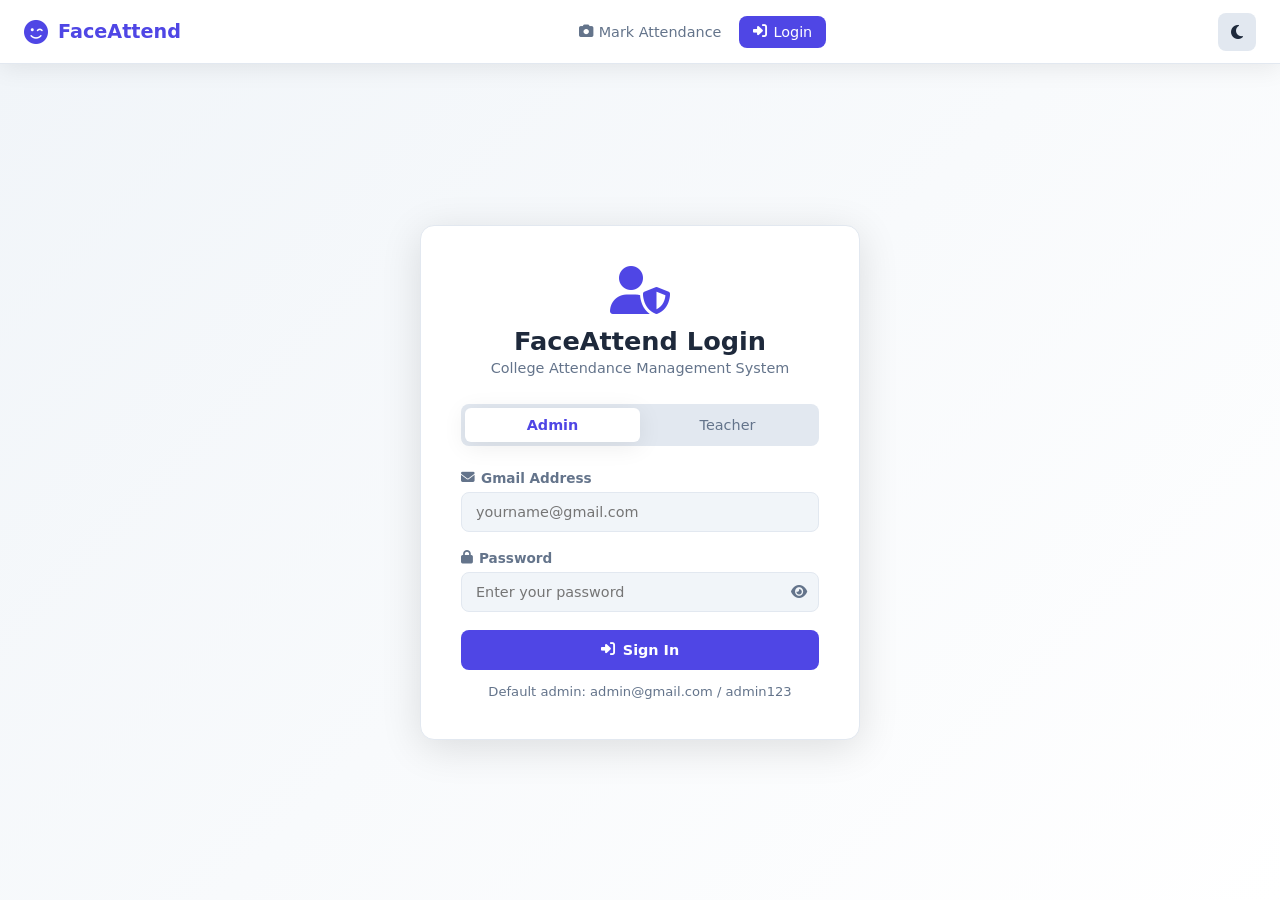
==== commit d28585a7: "add validation" ====
--- a/frontend/index.html
+++ b/frontend/index.html
@@ -3,349 +3,643 @@
 <head>
   <meta charset="UTF-8" />
   <meta name="viewport" content="width=device-width, initial-scale=1.0" />
-  <title>Face Detection Attendance System</title>
+  <title>FaceAttend — College Attendance System</title>
   <link rel="stylesheet" href="style.css" />
   <link rel="stylesheet" href="https://cdnjs.cloudflare.com/ajax/libs/font-awesome/6.5.0/css/all.min.css" />
 </head>
 <body>
 
-  <!-- NAVBAR -->
-  <nav class="navbar" id="navbar">
-    <div class="nav-brand">
-      <i class="fas fa-face-smile-wink"></i>
-      <span>FaceAttend</span>
-    </div>
-    <ul class="nav-links" id="navLinks">
-      <li><a href="#" class="nav-link" data-page="kiosk"><i class="fas fa-camera"></i> Mark Attendance</a></li>
-      <li><a href="#" class="nav-link" data-page="login" id="navLogin"><i class="fas fa-right-to-bracket"></i> Admin Login</a></li>
-      <li><a href="#" class="nav-link" data-page="admin" id="navAdmin" style="display:none"><i class="fas fa-gauge"></i> Dashboard</a></li>
-      <li><a href="#" class="nav-link" data-page="manage-users" id="navManage" style="display:none"><i class="fas fa-users-gear"></i> Manage Users</a></li>
-      <li><a href="#" class="nav-link" data-page="reports" id="navReports" style="display:none"><i class="fas fa-chart-bar"></i> Reports</a></li>
-      <li id="navLogoutItem" style="display:none"><a href="#" id="logoutBtn"><i class="fas fa-right-from-bracket"></i> Logout</a></li>
-    </ul>
-    <div class="nav-actions">
-      <button class="theme-toggle" id="themeToggle" title="Toggle dark mode"><i class="fas fa-moon"></i></button>
-      <button class="hamburger" id="hamburger"><i class="fas fa-bars"></i></button>
-    </div>
-  </nav>
-
-  <main id="app">
-
-    <!-- ===== KIOSK — MARK ATTENDANCE (public, no login) ===== -->
-    <section class="page active" id="page-kiosk">
-      <div class="fd-container">
-        <div class="fd-header">
-          <h2><i class="fas fa-camera"></i> Mark Your Attendance</h2>
-          <p>Look directly at the camera and click Capture</p>
-        </div>
-        <div class="fd-layout">
-          <div class="camera-box" id="kioskCameraBox">
-            <div class="camera-placeholder" id="kioskPlaceholder">
-              <i class="fas fa-camera-slash"></i>
-              <p>Camera is off</p>
-            </div>
-            <video id="kioskVideo" autoplay playsinline style="display:none"></video>
-            <canvas id="kioskCanvas" style="display:none"></canvas>
-            <div class="scan-overlay" id="kioskOverlay" style="display:none">
-              <div class="face-frame">
-                <span class="corner tl"></span><span class="corner tr"></span>
-                <span class="corner bl"></span><span class="corner br"></span>
+<!-- NAVBAR -->
+<nav class="navbar" id="navbar">
+  <div class="nav-brand"><i class="fas fa-face-smile-wink"></i><span>FaceAttend</span></div>
+  <ul class="nav-links" id="navLinks">
+    <li><a href="#" class="nav-link" data-page="kiosk" id="navKiosk"><i class="fas fa-camera"></i> Mark Attendance</a></li>
+    <li><a href="#" class="nav-link" data-page="login" id="navLogin"><i class="fas fa-right-to-bracket"></i> Login</a></li>
+    <li><a href="#" class="nav-link" data-page="admin-dash" id="navAdminDash" style="display:none"><i class="fas fa-gauge"></i> Dashboard</a></li>
+    <li><a href="#" class="nav-link" data-page="teacher-dash" id="navTeacherDash" style="display:none"><i class="fas fa-chalkboard-teacher"></i> Dashboard</a></li>
+    <li id="navLogoutItem" style="display:none"><a href="#" id="logoutBtn"><i class="fas fa-right-from-bracket"></i> Logout</a></li>
+  </ul>
+  <div class="nav-actions">
+    <button class="theme-toggle" id="themeToggle" title="Toggle dark mode"><i class="fas fa-moon"></i></button>
+    <button class="hamburger" id="hamburger"><i class="fas fa-bars"></i></button>
+  </div>
+</nav>
+
+<main id="app">
+
+<!-- ===== LOGIN PAGE ===== -->
+<section class="page active" id="page-login">
+  <div class="auth-container">
+    <div class="auth-card">
+      <div class="auth-header">
+        <i class="fas fa-user-shield auth-logo"></i>
+        <h2>FaceAttend Login</h2>
+        <p>College Attendance Management System</p>
+      </div>
+      <div class="tab-group">
+        <button class="tab active" data-tab="admin" id="tabAdmin">Admin</button>
+        <button class="tab" data-tab="teacher" id="tabTeacher">Teacher</button>
+      </div>
+      <form id="loginForm" novalidate>
+        <div class="form-group">
+          <label><i class="fas fa-envelope"></i> Gmail Address</label>
+          <input type="text" id="loginEmail" placeholder="yourname@gmail.com" autocomplete="email" />
+          <span class="field-error" id="emailError"></span>
+        </div>
+        <div class="form-group">
+          <label><i class="fas fa-lock"></i> Password</label>
+          <div class="input-wrap">
+            <input type="password" id="loginPassword" placeholder="Enter your password" autocomplete="current-password" />
+            <button type="button" class="toggle-pw" id="togglePw"><i class="fas fa-eye"></i></button>
+          </div>
+          <span class="field-error" id="pwError"></span>
+        </div>
+        <div class="form-row" id="forgotRow">
+          <span></span>
+          <a href="#" class="link" id="forgotLink">Forgot password?</a>
+        </div>
+        <button type="submit" class="btn btn-primary full-width" id="loginSubmitBtn">
+          <i class="fas fa-right-to-bracket"></i> Sign In
+        </button>
+        <div class="form-hint">Default admin: admin@gmail.com / admin123</div>
+      </form>
+    </div>
+  </div>
+</section>
+
+<!-- ===== RESET PASSWORD PAGE ===== -->
+<section class="page" id="page-reset">
+  <div class="auth-container">
+    <div class="auth-card">
+      <div class="auth-header">
+        <i class="fas fa-key auth-logo"></i>
+        <h2>Reset Password</h2>
+        <p>Enter your Gmail to receive an OTP</p>
+      </div>
+      <div id="resetStep1">
+        <div class="form-group">
+          <label><i class="fas fa-envelope"></i> Gmail Address</label>
+          <input type="text" id="resetEmail" placeholder="yourname@gmail.com" />
+          <span class="field-error" id="resetEmailErr"></span>
+        </div>
+        <button class="btn btn-primary full-width" onclick="sendResetOtp()">
+          <i class="fas fa-paper-plane"></i> Send OTP
+        </button>
+        <div style="margin-top:14px;text-align:center">
+          <a href="#" class="link" onclick="navigate('login')">Back to Login</a>
+        </div>
+      </div>
+      <div id="resetStep2" style="display:none">
+        <div class="otp-info-box">
+          <i class="fas fa-envelope-circle-check"></i>
+          OTP sent to <strong id="resetEmailDisplay"></strong>
+        </div>
+        <div class="form-group">
+          <label><i class="fas fa-shield-halved"></i> Enter OTP</label>
+          <input type="text" id="resetOtp" placeholder="6-digit OTP" maxlength="6" />
+          <span class="field-error" id="resetOtpErr"></span>
+        </div>
+        <div class="form-group">
+          <label><i class="fas fa-lock"></i> New Password</label>
+          <div class="input-wrap">
+            <input type="password" id="resetNewPw" placeholder="Min 6 characters" />
+            <button type="button" class="toggle-pw" onclick="togglePwField('resetNewPw',this)"><i class="fas fa-eye"></i></button>
+          </div>
+          <span class="field-error" id="resetNewPwErr"></span>
+        </div>
+        <button class="btn btn-primary full-width" onclick="doResetPassword()">
+          <i class="fas fa-check"></i> Reset Password
+        </button>
+        <div style="margin-top:10px;text-align:center">
+          <a href="#" class="link" onclick="document.getElementById('resetStep1').style.display='';document.getElementById('resetStep2').style.display='none'">Resend OTP</a>
+        </div>
+      </div>
+    </div>
+  </div>
+</section>
+
+
+<!-- ===== KIOSK — MARK ATTENDANCE (teacher must be logged in) ===== -->
+<section class="page" id="page-kiosk">
+  <div class="fd-container">
+    <div class="fd-header">
+      <h2><i class="fas fa-camera"></i> Mark Attendance</h2>
+      <p id="kioskClassLabel">Select your class below to begin</p>
+    </div>
+    <!-- Class selector (shown when teacher is logged in) -->
+    <div class="card" id="kioskClassSelector" style="max-width:500px;margin:0 auto 24px">
+      <h3 style="margin-bottom:16px"><i class="fas fa-chalkboard"></i> Select Class</h3>
+      <div class="form-group">
+        <label>Assigned Class / Section</label>
+        <select id="kioskClassSelect">
+          <option value="">-- Select Class --</option>
+        </select>
+      </div>
+      <button class="btn btn-primary" onclick="kioskSelectClass()"><i class="fas fa-check"></i> Confirm Class</button>
+    </div>
+    <div id="kioskMain" style="display:none">
+      <div class="kiosk-class-badge" id="kioskClassBadge"></div>
+      <div class="fd-layout">
+        <div class="camera-box" id="kioskCameraBox">
+          <div class="camera-placeholder" id="kioskPlaceholder"><i class="fas fa-camera-slash"></i><p>Camera is off</p></div>
+          <video id="kioskVideo" autoplay playsinline style="display:none"></video>
+          <canvas id="kioskCanvas" style="display:none"></canvas>
+          <div class="scan-overlay" id="kioskOverlay" style="display:none">
+            <div class="face-frame">
+              <span class="corner tl"></span><span class="corner tr"></span>
+              <span class="corner bl"></span><span class="corner br"></span>
+            </div>
+            <div class="scan-beam"></div>
+          </div>
+        </div>
+        <div class="fd-controls">
+          <div class="card fd-info-card">
+            <h3><i class="fas fa-circle-info"></i> Instructions</h3>
+            <ul>
+              <li><i class="fas fa-check"></i> Ensure good lighting</li>
+              <li><i class="fas fa-check"></i> Look directly at camera</li>
+              <li><i class="fas fa-check"></i> Keep face fully visible</li>
+              <li><i class="fas fa-check"></i> Stay still during capture</li>
+              <li><i class="fas fa-check"></i> Remove sunglasses</li>
+            </ul>
+          </div>
+          <div class="fd-btn-group">
+            <button class="btn btn-primary" id="kioskStartBtn" onclick="kioskStart()"><i class="fas fa-video"></i> Start Camera</button>
+            <button class="btn btn-success" id="kioskCaptureBtn" onclick="kioskCapture()" disabled><i class="fas fa-camera"></i> Capture & Mark Attendance</button>
+            <button class="btn btn-outline" id="kioskStopBtn" onclick="kioskStop()" style="display:none"><i class="fas fa-video-slash"></i> Stop Camera</button>
+            <button class="btn btn-outline" onclick="kioskChangeClass()" style="font-size:0.82rem"><i class="fas fa-rotate-left"></i> Change Class</button>
+          </div>
+          <div class="fd-status" id="kioskStatus"></div>
+          <div class="result-card" id="kioskResult" style="display:none">
+            <div class="result-icon"><i class="fas fa-circle-check"></i></div>
+            <div class="result-info">
+              <h3 id="resultName"></h3>
+              <p id="resultRoll"></p>
+              <p id="resultClass"></p>
+              <p id="resultTime"></p>
+              <p id="resultConf"></p>
+            </div>
+          </div>
+        </div>
+      </div>
+    </div>
+  </div>
+</section>
+
+
+<!-- ===== ADMIN DASHBOARD ===== -->
+<section class="page" id="page-admin-dash">
+  <div class="dashboard-layout">
+    <aside class="sidebar" id="adminSidebar">
+      <div class="sidebar-user">
+        <div class="avatar admin-av"><i class="fas fa-user-shield"></i></div>
+        <div><p class="sidebar-name" id="adminSidebarName">Administrator</p><span class="role-badge admin">Admin</span></div>
+      </div>
+      <nav class="sidebar-nav">
+        <a href="#" class="sidebar-link active" onclick="navigate('admin-dash')"><i class="fas fa-gauge"></i> Dashboard</a>
+        <a href="#" class="sidebar-link" onclick="navigate('manage-structure')"><i class="fas fa-sitemap"></i> Manage Structure</a>
+        <a href="#" class="sidebar-link" onclick="navigate('manage-teachers')"><i class="fas fa-chalkboard-teacher"></i> Manage Teachers</a>
+        <a href="#" class="sidebar-link" onclick="navigate('manage-students')"><i class="fas fa-user-graduate"></i> Manage Students</a>
+        <a href="#" class="sidebar-link" onclick="navigate('admin-reports')"><i class="fas fa-chart-bar"></i> Reports</a>
+        <a href="#" class="sidebar-link logout-link" onclick="doLogout()"><i class="fas fa-right-from-bracket"></i> Logout</a>
+      </nav>
+    </aside>
+    <div class="dashboard-main">
+      <div class="dash-header">
+        <div><h2>Admin Dashboard</h2><p class="dash-date" id="adminDashDate"></p></div>
+      </div>
+      <div class="cards-grid mini">
+        <div class="card stat-card"><div class="stat-icon blue"><i class="fas fa-chalkboard-teacher"></i></div><div><p>Teachers</p><h3 id="statTeachers">—</h3></div></div>
+        <div class="card stat-card"><div class="stat-icon purple"><i class="fas fa-user-graduate"></i></div><div><p>Students</p><h3 id="statStudents">—</h3></div></div>
+        <div class="card stat-card"><div class="stat-icon green"><i class="fas fa-user-check"></i></div><div><p>Present Today</p><h3 id="statPresent">—</h3></div></div>
+        <div class="card stat-card"><div class="stat-icon red"><i class="fas fa-user-xmark"></i></div><div><p>Absent Today</p><h3 id="statAbsent">—</h3></div></div>
+      </div>
+      <!-- Attendance by class filter -->
+      <div class="card" style="margin-top:24px">
+        <div style="display:flex;align-items:center;justify-content:space-between;margin-bottom:16px;flex-wrap:wrap;gap:12px">
+          <h3><i class="fas fa-table"></i> Today's Attendance</h3>
+          <div style="display:flex;gap:8px;flex-wrap:wrap">
+            <select id="adminFilterBranch" class="filter-select" onchange="adminFilterClass()"><option value="">All Branches</option></select>
+            <select id="adminFilterClass" class="filter-select" onchange="adminFilterClass()"><option value="">All Classes</option></select>
+            <select id="adminFilterSection" class="filter-select" onchange="adminFilterClass()"><option value="">All Sections</option></select>
+          </div>
+        </div>
+        <table class="data-table">
+          <thead><tr><th>Name</th><th>Roll No</th><th>Branch</th><th>Class</th><th>Section</th><th>Time In</th><th>Status</th></tr></thead>
+          <tbody id="adminSummaryTable"></tbody>
+        </table>
+      </div>
+    </div>
+  </div>
+</section>
+
+
+<!-- ===== MANAGE TEACHERS ===== -->
+<section class="page" id="page-manage-teachers">
+  <div class="dashboard-layout">
+    <aside class="sidebar">
+      <div class="sidebar-user"><div class="avatar admin-av"><i class="fas fa-user-shield"></i></div><div><p class="sidebar-name">Administrator</p><span class="role-badge admin">Admin</span></div></div>
+      <nav class="sidebar-nav">
+        <a href="#" class="sidebar-link" onclick="navigate('admin-dash')"><i class="fas fa-gauge"></i> Dashboard</a>
+        <a href="#" class="sidebar-link" onclick="navigate('manage-structure')"><i class="fas fa-sitemap"></i> Manage Structure</a>
+        <a href="#" class="sidebar-link active" onclick="navigate('manage-teachers')"><i class="fas fa-chalkboard-teacher"></i> Manage Teachers</a>
+        <a href="#" class="sidebar-link" onclick="navigate('manage-students')"><i class="fas fa-user-graduate"></i> Manage Students</a>
+        <a href="#" class="sidebar-link" onclick="navigate('admin-reports')"><i class="fas fa-chart-bar"></i> Reports</a>
+        <a href="#" class="sidebar-link logout-link" onclick="doLogout()"><i class="fas fa-right-from-bracket"></i> Logout</a>
+      </nav>
+    </aside>
+    <div class="dashboard-main">
+      <div class="dash-header"><h2><i class="fas fa-chalkboard-teacher"></i> Manage Teachers</h2></div>
+      <div class="manage-layout">
+        <!-- Add Teacher Form -->
+        <div class="card form-card">
+          <h3 id="teacherFormTitle"><i class="fas fa-user-plus"></i> Add New Teacher</h3>
+          <form id="teacherForm" novalidate>
+            <div class="form-group">
+              <label>Full Name</label>
+              <input type="text" id="tName" placeholder="e.g. Dr. Sharma" />
+              <span class="field-error" id="tNameErr"></span>
+            </div>
+            <div class="form-group">
+              <label>Gmail Address</label>
+              <div style="display:flex;gap:8px">
+                <input type="text" id="tEmail" placeholder="teacher@gmail.com" style="flex:1" />
+                <button type="button" class="btn btn-outline" style="white-space:nowrap;padding:8px 12px;font-size:0.82rem" onclick="sendTeacherOtp()"><i class="fas fa-paper-plane"></i> Send OTP</button>
               </div>
-              <div class="scan-beam"></div>
-            </div>
-          </div>
-          <div class="fd-controls">
-            <div class="card fd-info-card">
-              <h3><i class="fas fa-circle-info"></i> Instructions</h3>
-              <ul>
-                <li><i class="fas fa-check"></i> Ensure good lighting</li>
-                <li><i class="fas fa-check"></i> Look directly at camera</li>
-                <li><i class="fas fa-check"></i> Keep face fully visible</li>
-                <li><i class="fas fa-check"></i> Stay still during capture</li>
-                <li><i class="fas fa-check"></i> Remove sunglasses</li>
-              </ul>
-            </div>
-            <div class="fd-btn-group">
-              <button class="btn btn-primary" id="kioskStartBtn" onclick="kioskStart()">
-                <i class="fas fa-video"></i> Start Camera
-              </button>
-              <button class="btn btn-success" id="kioskCaptureBtn" onclick="kioskCapture()" disabled>
-                <i class="fas fa-camera"></i> Capture & Mark Attendance
-              </button>
-              <button class="btn btn-outline" id="kioskStopBtn" onclick="kioskStop()" style="display:none">
-                <i class="fas fa-video-slash"></i> Stop Camera
-              </button>
-            </div>
-            <div class="fd-status" id="kioskStatus"></div>
-            <!-- Result card shown after successful mark -->
-            <div class="result-card" id="kioskResult" style="display:none">
-              <div class="result-icon"><i class="fas fa-circle-check"></i></div>
-              <div class="result-info">
-                <h3 id="resultName"></h3>
-                <p id="resultCode"></p>
-                <p id="resultTime"></p>
-                <p id="resultConf"></p>
+              <span class="field-error" id="tEmailErr"></span>
+            </div>
+            <div class="form-group" id="tOtpGroup" style="display:none">
+              <div class="otp-info-box"><i class="fas fa-envelope-circle-check"></i> OTP sent! Check inbox.</div>
+              <label>Enter OTP</label>
+              <input type="text" id="tOtp" placeholder="6-digit OTP" maxlength="6" />
+              <span class="field-error" id="tOtpErr"></span>
+            </div>
+            <div class="form-row">
+              <button type="submit" class="btn btn-primary" id="teacherFormBtn"><i class="fas fa-plus"></i> Create Account</button>
+              <button type="button" class="btn btn-outline" onclick="resetTeacherForm()"><i class="fas fa-rotate-left"></i> Reset</button>
+            </div>
+          </form>
+          <!-- Assign Class to Teacher -->
+          <div id="assignSection" style="display:none;margin-top:24px;border-top:1px solid var(--border);padding-top:20px">
+            <h3 style="margin-bottom:14px"><i class="fas fa-link"></i> Assign Class to <span id="assignTeacherName"></span></h3>
+            <div class="form-group">
+              <label>Branch</label>
+              <select id="assignBranch" onchange="onAssignBranchChange()">
+                <option value="">-- Select Branch --</option>
+              </select>
+            </div>
+            <div class="form-group">
+              <label>Class / Year</label>
+              <select id="assignClass" onchange="onAssignClassChange()" disabled>
+                <option value="">-- Select Class --</option>
+              </select>
+            </div>
+            <div class="form-group">
+              <label>Section</label>
+              <select id="assignSection2" disabled>
+                <option value="">-- Select Section --</option>
+              </select>
+            </div>
+            <button class="btn btn-primary" onclick="addAssignment()"><i class="fas fa-plus"></i> Assign</button>
+            <div id="assignmentsList" style="margin-top:14px"></div>
+          </div>
+        </div>
+        <!-- Teachers Table -->
+        <div class="card users-table-card">
+          <div class="table-toolbar">
+            <h3><i class="fas fa-list"></i> Teachers</h3>
+            <input type="text" id="teacherSearch" placeholder="Search..." oninput="renderTeachersTable()" />
+          </div>
+          <table class="data-table">
+            <thead><tr><th>Name</th><th>Email</th><th>Classes</th><th>Actions</th></tr></thead>
+            <tbody id="teachersTableBody"></tbody>
+          </table>
+        </div>
+      </div>
+    </div>
+  </div>
+</section>
+
+
+<!-- ===== MANAGE STUDENTS ===== -->
+<section class="page" id="page-manage-students">
+  <div class="dashboard-layout">
+    <aside class="sidebar">
+      <div class="sidebar-user"><div class="avatar admin-av"><i class="fas fa-user-shield"></i></div><div><p class="sidebar-name">Administrator</p><span class="role-badge admin">Admin</span></div></div>
+      <nav class="sidebar-nav">
+        <a href="#" class="sidebar-link" onclick="navigate('admin-dash')"><i class="fas fa-gauge"></i> Dashboard</a>
+        <a href="#" class="sidebar-link" onclick="navigate('manage-teachers')"><i class="fas fa-chalkboard-teacher"></i> Manage Teachers</a>
+        <a href="#" class="sidebar-link active" onclick="navigate('manage-students')"><i class="fas fa-user-graduate"></i> Manage Students</a>
+        <a href="#" class="sidebar-link" onclick="navigate('admin-reports')"><i class="fas fa-chart-bar"></i> Reports</a>
+        <a href="#" class="sidebar-link logout-link" onclick="doLogout()"><i class="fas fa-right-from-bracket"></i> Logout</a>
+      </nav>
+    </aside>
+    <div class="dashboard-main">
+      <div class="dash-header"><h2><i class="fas fa-user-graduate"></i> Manage Students</h2></div>
+      <div class="manage-layout">
+        <!-- Add Student Form -->
+        <div class="card form-card">
+          <h3 id="studentFormTitle"><i class="fas fa-user-plus"></i> Add New Student</h3>
+          <form id="studentForm" novalidate>
+            <div class="form-group">
+              <label>Full Name</label>
+              <input type="text" id="sName" placeholder="e.g. Rahul Sharma" />
+              <span class="field-error" id="sNameErr"></span>
+            </div>
+            <div class="form-group">
+              <label>Roll Number</label>
+              <input type="text" id="sRoll" placeholder="e.g. 2024CS001" />
+              <span class="field-error" id="sRollErr"></span>
+            </div>
+            <div class="form-group">
+              <label>Gmail Address</label>
+              <div style="display:flex;gap:8px">
+                <input type="text" id="sEmail" placeholder="student@gmail.com" style="flex:1" />
+                <button type="button" class="btn btn-outline" style="white-space:nowrap;padding:8px 12px;font-size:0.82rem" onclick="sendStudentOtp()"><i class="fas fa-paper-plane"></i> Send OTP</button>
               </div>
-            </div>
-          </div>
-        </div>
-      </div>
-    </section>
-
-    <!-- ===== ADMIN LOGIN ===== -->
-    <section class="page" id="page-login">
-      <div class="auth-container">
-        <div class="auth-card">
-          <div class="auth-header">
-            <i class="fas fa-user-shield auth-logo"></i>
-            <h2>Admin Login</h2>
-            <p>Sign in to manage the attendance system</p>
-          </div>
-          <form id="loginForm" novalidate>
-            <div class="form-group">
-              <label><i class="fas fa-envelope"></i> Email</label>
-              <input type="text" id="loginEmail" placeholder="admin@demo.com" />
-              <span class="field-error" id="emailError"></span>
-            </div>
-            <div class="form-group">
-              <label><i class="fas fa-lock"></i> Password</label>
-              <div class="input-wrap">
-                <input type="password" id="loginPassword" placeholder="Enter password" />
-                <button type="button" class="toggle-pw" id="togglePw"><i class="fas fa-eye"></i></button>
-              </div>
-              <span class="field-error" id="pwError"></span>
-            </div>
-            <button type="submit" class="btn btn-primary full-width" id="loginSubmitBtn">
-              <i class="fas fa-right-to-bracket"></i> Sign In
-            </button>
-            <div class="form-hint">Demo: admin@demo.com / admin123</div>
+              <span class="field-error" id="sEmailErr"></span>
+            </div>
+            <div class="form-group" id="sOtpGroup" style="display:none">
+              <div class="otp-info-box"><i class="fas fa-envelope-circle-check"></i> OTP sent! Check inbox.</div>
+              <label>Enter OTP</label>
+              <input type="text" id="sOtp" placeholder="6-digit OTP" maxlength="6" />
+              <span class="field-error" id="sOtpErr"></span>
+            </div>
+            <div class="form-group">
+              <label>Branch</label>
+              <select id="sBranch" onchange="onStudentBranchChange()">
+                <option value="">-- Select Branch --</option>
+              </select>
+              <span class="field-error" id="sBranchErr"></span>
+            </div>
+            <div class="form-group">
+              <label>Class / Year</label>
+              <select id="sClass" onchange="onStudentClassChange()" disabled>
+                <option value="">-- Select Class --</option>
+              </select>
+              <span class="field-error" id="sClassErr"></span>
+            </div>
+            <div class="form-group">
+              <label>Section</label>
+              <select id="sSection" disabled>
+                <option value="">-- Select Section --</option>
+              </select>
+              <span class="field-error" id="sSectionErr"></span>
+            </div>
+            <div class="form-row">
+              <button type="submit" class="btn btn-primary" id="studentFormBtn"><i class="fas fa-plus"></i> Add Student</button>
+              <button type="button" class="btn btn-outline" onclick="resetStudentForm()"><i class="fas fa-rotate-left"></i> Reset</button>
+            </div>
           </form>
         </div>
-      </div>
-    </section>
-
-    <!-- ===== ADMIN DASHBOARD ===== -->
-    <section class="page" id="page-admin">
-      <div class="dashboard-layout">
-        <aside class="sidebar">
-          <div class="sidebar-user">
-            <div class="avatar admin-av"><i class="fas fa-user-shield"></i></div>
-            <div>
-              <p class="sidebar-name">Administrator</p>
-              <span class="role-badge admin">Admin</span>
-            </div>
-          </div>
-          <nav class="sidebar-nav">
-            <a href="#" class="sidebar-link active" onclick="navigate('admin')"><i class="fas fa-gauge"></i> Dashboard</a>
-            <a href="#" class="sidebar-link" onclick="navigate('manage-users')"><i class="fas fa-users-gear"></i> Manage Users</a>
-            <a href="#" class="sidebar-link" onclick="navigate('reports')"><i class="fas fa-chart-bar"></i> Reports</a>
-            <a href="#" class="sidebar-link" onclick="navigate('kiosk')"><i class="fas fa-camera"></i> Take Attendance</a>
-            <a href="#" class="sidebar-link logout-link" onclick="doLogout()"><i class="fas fa-right-from-bracket"></i> Logout</a>
-          </nav>
-        </aside>
-        <div class="dashboard-main">
-          <div class="dash-header">
-            <div>
-              <h2>Admin Dashboard</h2>
-              <p class="dash-date" id="adminDashDate"></p>
-            </div>
-            <button class="btn btn-primary" onclick="navigate('kiosk')"><i class="fas fa-camera"></i> Take Attendance</button>
-          </div>
-          <div class="cards-grid mini">
-            <div class="card stat-card">
-              <div class="stat-icon blue"><i class="fas fa-users"></i></div>
-              <div><p>Total Users</p><h3 id="statTotal">—</h3></div>
-            </div>
-            <div class="card stat-card">
-              <div class="stat-icon green"><i class="fas fa-user-check"></i></div>
-              <div><p>Present Today</p><h3 id="statPresent">—</h3></div>
-            </div>
-            <div class="card stat-card">
-              <div class="stat-icon red"><i class="fas fa-user-xmark"></i></div>
-              <div><p>Absent Today</p><h3 id="statAbsent">—</h3></div>
-            </div>
-            <div class="card stat-card">
-              <div class="stat-icon purple"><i class="fas fa-percent"></i></div>
-              <div><p>Attendance %</p><h3 id="statPct">—</h3></div>
-            </div>
-          </div>
-          <div class="card" style="margin-top:24px">
-            <h3 style="margin-bottom:16px"><i class="fas fa-table"></i> Today's Attendance</h3>
-            <table class="data-table">
-              <thead><tr><th>Name</th><th>ID</th><th>Time In</th><th>Status</th></tr></thead>
-              <tbody id="adminSummaryTable"></tbody>
-            </table>
-          </div>
-        </div>
-      </div>
-    </section>
-
-    <!-- ===== MANAGE USERS ===== -->
-    <section class="page" id="page-manage-users">
-      <div class="dashboard-layout">
-        <aside class="sidebar">
-          <div class="sidebar-user">
-            <div class="avatar admin-av"><i class="fas fa-user-shield"></i></div>
-            <div><p class="sidebar-name">Administrator</p><span class="role-badge admin">Admin</span></div>
-          </div>
-          <nav class="sidebar-nav">
-            <a href="#" class="sidebar-link" onclick="navigate('admin')"><i class="fas fa-gauge"></i> Dashboard</a>
-            <a href="#" class="sidebar-link active" onclick="navigate('manage-users')"><i class="fas fa-users-gear"></i> Manage Users</a>
-            <a href="#" class="sidebar-link" onclick="navigate('reports')"><i class="fas fa-chart-bar"></i> Reports</a>
-            <a href="#" class="sidebar-link" onclick="navigate('kiosk')"><i class="fas fa-camera"></i> Take Attendance</a>
-            <a href="#" class="sidebar-link logout-link" onclick="doLogout()"><i class="fas fa-right-from-bracket"></i> Logout</a>
-          </nav>
-        </aside>
-        <div class="dashboard-main">
-          <div class="dash-header">
-            <h2><i class="fas fa-users-gear"></i> Manage Users</h2>
-          </div>
-          <div class="manage-layout">
-            <!-- Add / Edit form -->
-            <div class="card form-card">
-              <h3 id="userFormTitle"><i class="fas fa-user-plus"></i> Add New User</h3>
-              <form id="userForm" novalidate>
-                <div class="form-group">
-                  <label>Full Name</label>
-                  <input type="text" id="uName" placeholder="e.g. Alice Johnson" />
-                  <span class="field-error" id="uNameErr"></span>
-                </div>
-                <div class="form-group">
-                  <label>User ID</label>
-                  <input type="text" id="uId" placeholder="e.g. STU001" />
-                  <span class="field-error" id="uIdErr"></span>
-                </div>
-                <div class="form-group">
-                  <label>Email</label>
-                  <input type="email" id="uEmail" placeholder="alice@example.com" />
-                  <span class="field-error" id="uEmailErr"></span>
-                </div>
-                <div class="form-group">
-                  <label>Password <span style="color:var(--text2);font-weight:400;font-size:0.8rem">(optional)</span></label>
-                  <input type="password" id="uPassword" placeholder="Leave blank for no password" />
-                </div>
-                <div class="form-group">
-                  <label>Role</label>
-                  <select id="uRole">
-                    <option value="student">Student</option>
-                    <option value="staff">Staff</option>
-                  </select>
-                </div>
-                <div class="form-row">
-                  <button type="submit" class="btn btn-primary" id="userFormBtn"><i class="fas fa-plus"></i> Add User</button>
-                  <button type="button" class="btn btn-outline" onclick="resetUserForm()"><i class="fas fa-rotate-left"></i> Reset</button>
-                </div>
-              </form>
-            </div>
-            <!-- Users table -->
-            <div class="card users-table-card">
-              <div class="table-toolbar">
-                <h3><i class="fas fa-list"></i> User List</h3>
-                <input type="text" id="userSearch" placeholder="Search..." oninput="renderUsersTable()" />
-              </div>
-              <table class="data-table">
-                <thead>
-                  <tr><th>Name</th><th>ID</th><th>Email</th><th>Role</th><th>Face</th><th>Actions</th></tr>
-                </thead>
-                <tbody id="usersTableBody"></tbody>
-              </table>
-            </div>
-          </div>
-        </div>
-      </div>
-    </section>
-
-    <!-- ===== REPORTS ===== -->
-    <section class="page" id="page-reports">
-      <div class="dashboard-layout">
-        <aside class="sidebar">
-          <div class="sidebar-user">
-            <div class="avatar admin-av"><i class="fas fa-user-shield"></i></div>
-            <div><p class="sidebar-name">Administrator</p><span class="role-badge admin">Admin</span></div>
-          </div>
-          <nav class="sidebar-nav">
-            <a href="#" class="sidebar-link" onclick="navigate('admin')"><i class="fas fa-gauge"></i> Dashboard</a>
-            <a href="#" class="sidebar-link" onclick="navigate('manage-users')"><i class="fas fa-users-gear"></i> Manage Users</a>
-            <a href="#" class="sidebar-link active" onclick="navigate('reports')"><i class="fas fa-chart-bar"></i> Reports</a>
-            <a href="#" class="sidebar-link" onclick="navigate('kiosk')"><i class="fas fa-camera"></i> Take Attendance</a>
-            <a href="#" class="sidebar-link logout-link" onclick="doLogout()"><i class="fas fa-right-from-bracket"></i> Logout</a>
-          </nav>
-        </aside>
-        <div class="dashboard-main">
-          <div class="dash-header">
-            <h2><i class="fas fa-chart-bar"></i> Attendance Reports</h2>
-            <button class="btn btn-outline" onclick="exportReport()"><i class="fas fa-download"></i> Export CSV</button>
-          </div>
-          <div class="card filter-card" style="margin-bottom:20px">
-            <div class="filter-row">
-              <div class="form-group">
-                <label><i class="fas fa-calendar"></i> Date</label>
-                <input type="date" id="filterDate" />
-              </div>
-              <div class="form-group">
-                <label><i class="fas fa-user"></i> User</label>
-                <select id="filterUser"><option value="">All Users</option></select>
-              </div>
-              <div class="form-group">
-                <label><i class="fas fa-filter"></i> Status</label>
-                <select id="filterStatus">
-                  <option value="">All</option>
-                  <option>Present</option>
-                  <option>Absent</option>
-                </select>
-              </div>
-              <button class="btn btn-primary filter-btn" onclick="applyFilter()"><i class="fas fa-search"></i> Search</button>
-            </div>
-          </div>
-          <div class="card">
-            <table class="data-table">
-              <thead><tr><th>Name</th><th>ID</th><th>Date</th><th>Time</th><th>Status</th></tr></thead>
-              <tbody id="reportsBody"></tbody>
-            </table>
-            <div class="table-footer"><span id="reportCount"></span></div>
-          </div>
-        </div>
-      </div>
-    </section>
-
-  </main>
-
-  <!-- Toast -->
-  <div class="toast" id="toast"></div>
-
-  <!-- Enroll Modal -->
-  <div class="modal-overlay" id="enrollModal" style="display:none" onclick="if(event.target===this)closeEnrollModal()">
-    <div class="modal-card">
-      <div class="modal-header">
-        <h3 id="enrollModalTitle"><i class="fas fa-face-smile"></i> Enroll Face</h3>
-        <button class="modal-close" onclick="closeEnrollModal()"><i class="fas fa-xmark"></i></button>
-      </div>
-      <div class="camera-box" style="aspect-ratio:4/3;max-height:280px">
-        <div class="camera-placeholder" id="enrollPlaceholder"><i class="fas fa-camera-slash"></i><p>Starting camera...</p></div>
-        <video id="enrollVideo" autoplay playsinline style="display:none;width:100%;height:100%;object-fit:cover"></video>
-        <canvas id="enrollCanvas" style="display:none"></canvas>
-      </div>
-      <div class="fd-status" id="enrollStatus" style="margin-top:12px"></div>
-      <div style="display:flex;gap:10px;margin-top:14px">
-        <button class="btn btn-primary full-width" id="enrollCaptureBtn" onclick="captureEnroll()" disabled>
-          <i class="fas fa-camera"></i> Start Capture (8 samples)
-        </button>
-        <button class="btn btn-outline" onclick="closeEnrollModal()">Cancel</button>
-      </div>
-    </div>
-  </div>
-
-  <!-- Face Images Modal -->
-  <div class="modal-overlay" id="imagesModal" style="display:none" onclick="if(event.target===this)closeImagesModal()">
-    <div class="modal-card modal-wide">
-      <div class="modal-header">
-        <h3 id="imagesModalTitle"><i class="fas fa-images"></i> Enrolled Face Images</h3>
-        <button class="modal-close" onclick="closeImagesModal()"><i class="fas fa-xmark"></i></button>
-      </div>
-      <div id="faceImagesGrid" class="face-images-grid"></div>
-    </div>
-  </div>
-
-  <script src="script.js"></script>
+        <!-- Students Table -->
+        <div class="card users-table-card">
+          <div class="table-toolbar" style="flex-wrap:wrap;gap:8px">
+            <h3><i class="fas fa-list"></i> Students</h3>
+            <div style="display:flex;gap:6px;flex-wrap:wrap">
+              <input type="text" id="studentSearch" placeholder="Search..." oninput="renderStudentsTable()" style="width:140px" />
+              <select id="sFilterBranch" class="filter-select" onchange="renderStudentsTable()"><option value="">All Branches</option></select>
+              <select id="sFilterClass" class="filter-select" onchange="renderStudentsTable()"><option value="">All Classes</option></select>
+              <select id="sFilterSection" class="filter-select" onchange="renderStudentsTable()"><option value="">All Sections</option></select>
+            </div>
+          </div>
+          <table class="data-table">
+            <thead><tr><th>Name</th><th>Roll No</th><th>Branch</th><th>Class</th><th>Section</th><th>Face</th><th>Actions</th></tr></thead>
+            <tbody id="studentsTableBody"></tbody>
+          </table>
+        </div>
+      </div>
+    </div>
+  </div>
+</section>
+
+
+<!-- ===== ADMIN REPORTS ===== -->
+<section class="page" id="page-admin-reports">
+  <div class="dashboard-layout">
+    <aside class="sidebar">
+      <div class="sidebar-user"><div class="avatar admin-av"><i class="fas fa-user-shield"></i></div><div><p class="sidebar-name">Administrator</p><span class="role-badge admin">Admin</span></div></div>
+      <nav class="sidebar-nav">
+        <a href="#" class="sidebar-link" onclick="navigate('admin-dash')"><i class="fas fa-gauge"></i> Dashboard</a>
+        <a href="#" class="sidebar-link" onclick="navigate('manage-structure')"><i class="fas fa-sitemap"></i> Manage Structure</a>
+        <a href="#" class="sidebar-link" onclick="navigate('manage-teachers')"><i class="fas fa-chalkboard-teacher"></i> Manage Teachers</a>
+        <a href="#" class="sidebar-link" onclick="navigate('manage-students')"><i class="fas fa-user-graduate"></i> Manage Students</a>
+        <a href="#" class="sidebar-link active" onclick="navigate('admin-reports')"><i class="fas fa-chart-bar"></i> Reports</a>
+        <a href="#" class="sidebar-link logout-link" onclick="doLogout()"><i class="fas fa-right-from-bracket"></i> Logout</a>
+      </nav>
+    </aside>
+    <div class="dashboard-main">
+      <div class="dash-header">
+        <h2><i class="fas fa-chart-bar"></i> Attendance Reports</h2>
+        <button class="btn btn-outline" onclick="exportReport()"><i class="fas fa-download"></i> Export CSV</button>
+      </div>
+      <div class="card filter-card" style="margin-bottom:20px">
+        <div class="filter-row">
+          <div class="form-group"><label><i class="fas fa-calendar"></i> Date</label><input type="date" id="rFilterDate" /></div>
+          <div class="form-group"><label><i class="fas fa-code-branch"></i> Branch</label><select id="rFilterBranch"><option value="">All</option></select></div>
+          <div class="form-group"><label><i class="fas fa-chalkboard"></i> Class</label><select id="rFilterClass"><option value="">All</option></select></div>
+          <div class="form-group"><label><i class="fas fa-layer-group"></i> Section</label><select id="rFilterSection"><option value="">All</option></select></div>
+          <div class="form-group"><label><i class="fas fa-filter"></i> Status</label>
+            <select id="rFilterStatus"><option value="">All</option><option>Present</option><option>Absent</option></select>
+          </div>
+          <button class="btn btn-primary filter-btn" onclick="applyReportFilter()"><i class="fas fa-search"></i> Search</button>
+        </div>
+      </div>
+      <div class="card">
+        <table class="data-table">
+          <thead><tr><th>Name</th><th>Roll No</th><th>Branch</th><th>Class</th><th>Section</th><th>Date</th><th>Time</th><th>Status</th></tr></thead>
+          <tbody id="reportsBody"></tbody>
+        </table>
+        <div class="table-footer"><span id="reportCount"></span></div>
+      </div>
+    </div>
+  </div>
+</section>
+
+<!-- ===== TEACHER DASHBOARD ===== -->
+<section class="page" id="page-teacher-dash">
+  <div class="dashboard-layout">
+    <aside class="sidebar">
+      <div class="sidebar-user">
+        <div class="avatar"><i class="fas fa-chalkboard-teacher"></i></div>
+        <div><p class="sidebar-name" id="teacherSidebarName">Teacher</p><span class="role-badge teacher-badge">Teacher</span></div>
+      </div>
+      <nav class="sidebar-nav">
+        <a href="#" class="sidebar-link active" onclick="navigate('teacher-dash')"><i class="fas fa-gauge"></i> Dashboard</a>
+        <a href="#" class="sidebar-link" onclick="navigate('kiosk')"><i class="fas fa-camera"></i> Take Attendance</a>
+        <a href="#" class="sidebar-link" onclick="navigate('teacher-reports')"><i class="fas fa-chart-bar"></i> Reports</a>
+        <a href="#" class="sidebar-link" onclick="navigate('reset')"><i class="fas fa-key"></i> Reset Password</a>
+        <a href="#" class="sidebar-link logout-link" onclick="doLogout()"><i class="fas fa-right-from-bracket"></i> Logout</a>
+      </nav>
+    </aside>
+    <div class="dashboard-main">
+      <div class="dash-header">
+        <div><h2>Welcome, <span id="teacherDashName">Teacher</span></h2><p class="dash-date" id="teacherDashDate"></p></div>
+        <button class="btn btn-primary" onclick="navigate('kiosk')"><i class="fas fa-camera"></i> Take Attendance</button>
+      </div>
+      <div class="cards-grid mini">
+        <div class="card stat-card"><div class="stat-icon purple"><i class="fas fa-user-graduate"></i></div><div><p>My Students</p><h3 id="tStatStudents">—</h3></div></div>
+        <div class="card stat-card"><div class="stat-icon green"><i class="fas fa-user-check"></i></div><div><p>Present Today</p><h3 id="tStatPresent">—</h3></div></div>
+        <div class="card stat-card"><div class="stat-icon red"><i class="fas fa-user-xmark"></i></div><div><p>Absent Today</p><h3 id="tStatAbsent">—</h3></div></div>
+      </div>
+      <div class="card" style="margin-top:24px">
+        <h3 style="margin-bottom:16px"><i class="fas fa-link"></i> My Assigned Classes</h3>
+        <div id="teacherAssignmentsList"></div>
+      </div>
+      <div class="card" style="margin-top:24px">
+        <h3 style="margin-bottom:16px"><i class="fas fa-table"></i> Today's Attendance</h3>
+        <table class="data-table">
+          <thead><tr><th>Name</th><th>Roll No</th><th>Class</th><th>Section</th><th>Time In</th><th>Status</th></tr></thead>
+          <tbody id="teacherSummaryTable"></tbody>
+        </table>
+      </div>
+    </div>
+  </div>
+</section>
+
+<!-- ===== TEACHER REPORTS ===== -->
+<section class="page" id="page-teacher-reports">
+  <div class="dashboard-layout">
+    <aside class="sidebar">
+      <div class="sidebar-user"><div class="avatar"><i class="fas fa-chalkboard-teacher"></i></div><div><p class="sidebar-name" id="teacherSidebarName2">Teacher</p><span class="role-badge teacher-badge">Teacher</span></div></div>
+      <nav class="sidebar-nav">
+        <a href="#" class="sidebar-link" onclick="navigate('teacher-dash')"><i class="fas fa-gauge"></i> Dashboard</a>
+        <a href="#" class="sidebar-link" onclick="navigate('kiosk')"><i class="fas fa-camera"></i> Take Attendance</a>
+        <a href="#" class="sidebar-link active" onclick="navigate('teacher-reports')"><i class="fas fa-chart-bar"></i> Reports</a>
+        <a href="#" class="sidebar-link" onclick="navigate('reset')"><i class="fas fa-key"></i> Reset Password</a>
+        <a href="#" class="sidebar-link logout-link" onclick="doLogout()"><i class="fas fa-right-from-bracket"></i> Logout</a>
+      </nav>
+    </aside>
+    <div class="dashboard-main">
+      <div class="dash-header">
+        <h2><i class="fas fa-chart-bar"></i> My Class Reports</h2>
+        <button class="btn btn-outline" onclick="exportReport()"><i class="fas fa-download"></i> Export CSV</button>
+      </div>
+      <div class="card filter-card" style="margin-bottom:20px">
+        <div class="filter-row">
+          <div class="form-group"><label><i class="fas fa-calendar"></i> Date</label><input type="date" id="trFilterDate" /></div>
+          <div class="form-group"><label><i class="fas fa-chalkboard"></i> Class</label><select id="trFilterClass"><option value="">All My Classes</option></select></div>
+          <div class="form-group"><label><i class="fas fa-filter"></i> Status</label>
+            <select id="trFilterStatus"><option value="">All</option><option>Present</option><option>Absent</option></select>
+          </div>
+          <button class="btn btn-primary filter-btn" onclick="applyTeacherReportFilter()"><i class="fas fa-search"></i> Search</button>
+        </div>
+      </div>
+      <div class="card">
+        <table class="data-table">
+          <thead><tr><th>Name</th><th>Roll No</th><th>Class</th><th>Section</th><th>Date</th><th>Time</th><th>Status</th></tr></thead>
+          <tbody id="teacherReportsBody"></tbody>
+        </table>
+        <div class="table-footer"><span id="teacherReportCount"></span></div>
+      </div>
+    </div>
+  </div>
+</section>
+
+
+<!-- ===== MANAGE STRUCTURE ===== -->
+<section class="page" id="page-manage-structure">
+  <div class="dashboard-layout">
+    <aside class="sidebar">
+      <div class="sidebar-user"><div class="avatar admin-av"><i class="fas fa-user-shield"></i></div><div><p class="sidebar-name">Administrator</p><span class="role-badge admin">Admin</span></div></div>
+      <nav class="sidebar-nav">
+        <a href="#" class="sidebar-link" onclick="navigate('admin-dash')"><i class="fas fa-gauge"></i> Dashboard</a>
+        <a href="#" class="sidebar-link active" onclick="navigate('manage-structure')"><i class="fas fa-sitemap"></i> Manage Structure</a>
+        <a href="#" class="sidebar-link" onclick="navigate('manage-teachers')"><i class="fas fa-chalkboard-teacher"></i> Manage Teachers</a>
+        <a href="#" class="sidebar-link" onclick="navigate('manage-students')"><i class="fas fa-user-graduate"></i> Manage Students</a>
+        <a href="#" class="sidebar-link" onclick="navigate('admin-reports')"><i class="fas fa-chart-bar"></i> Reports</a>
+        <a href="#" class="sidebar-link logout-link" onclick="doLogout()"><i class="fas fa-right-from-bracket"></i> Logout</a>
+      </nav>
+    </aside>
+    <div class="dashboard-main">
+      <div class="dash-header">
+        <div>
+          <h2><i class="fas fa-sitemap"></i> College Structure</h2>
+          <p class="dash-date">Define branches, years and sections available in your college</p>
+        </div>
+      </div>
+      <div class="manage-layout">
+        <!-- Add form -->
+        <div class="card form-card">
+          <h3><i class="fas fa-plus-circle"></i> Add Branch / Class / Section</h3>
+          <div class="form-group">
+            <label>Branch Name</label>
+            <input type="text" id="strBranch" placeholder="e.g. BTECH, MCA, MBA, BCA" />
+            <span class="field-error" id="strBranchErr"></span>
+          </div>
+          <div class="form-group">
+            <label>Class / Year</label>
+            <input type="text" id="strClass" placeholder="e.g. 1st Year, 2nd Year, 3rd Year" />
+            <span class="field-error" id="strClassErr"></span>
+          </div>
+          <div class="form-group">
+            <label>Section</label>
+            <input type="text" id="strSection" placeholder="e.g. A, B, C" />
+            <span class="field-error" id="strSectionErr"></span>
+          </div>
+          <button class="btn btn-primary full-width" onclick="addStructureEntry()">
+            <i class="fas fa-plus"></i> Add Entry
+          </button>
+          <div class="otp-info-box" style="margin-top:16px">
+            <i class="fas fa-circle-info"></i>
+            Each row = one unique Branch + Class + Section combination.
+            Add one row per section.
+          </div>
+        </div>
+        <!-- Table -->
+        <div class="card users-table-card">
+          <div class="table-toolbar">
+            <h3><i class="fas fa-list"></i> Current Structure</h3>
+            <input type="text" id="structureSearch" placeholder="Search..." oninput="renderStructureTable()" />
+          </div>
+          <table class="data-table">
+            <thead><tr><th>Branch</th><th>Class / Year</th><th>Section</th><th>Action</th></tr></thead>
+            <tbody id="structureTableBody"></tbody>
+          </table>
+        </div>
+      </div>
+    </div>
+  </div>
+</section>
+
+</main>
+
+<!-- Toast -->
+<div class="toast" id="toast"></div>
+
+<!-- Enroll Modal -->
+<div class="modal-overlay" id="enrollModal" style="display:none" onclick="if(event.target===this)closeEnrollModal()">
+  <div class="modal-card">
+    <div class="modal-header">
+      <h3 id="enrollModalTitle"><i class="fas fa-face-smile"></i> Enroll Face</h3>
+      <button class="modal-close" onclick="closeEnrollModal()"><i class="fas fa-xmark"></i></button>
+    </div>
+    <div class="camera-box" style="aspect-ratio:4/3;max-height:280px">
+      <div class="camera-placeholder" id="enrollPlaceholder"><i class="fas fa-camera-slash"></i><p>Starting camera...</p></div>
+      <video id="enrollVideo" autoplay playsinline style="display:none;width:100%;height:100%;object-fit:cover"></video>
+      <canvas id="enrollCanvas" style="display:none"></canvas>
+    </div>
+    <div class="fd-status" id="enrollStatus" style="margin-top:12px"></div>
+    <div style="display:flex;gap:10px;margin-top:14px">
+      <button class="btn btn-primary full-width" id="enrollCaptureBtn" onclick="captureEnroll()" disabled>
+        <i class="fas fa-camera"></i> Start Capture (8 samples)
+      </button>
+      <button class="btn btn-outline" onclick="closeEnrollModal()">Cancel</button>
+    </div>
+  </div>
+</div>
+
+<!-- Face Images Modal -->
+<div class="modal-overlay" id="imagesModal" style="display:none" onclick="if(event.target===this)closeImagesModal()">
+  <div class="modal-card modal-wide">
+    <div class="modal-header">
+      <h3 id="imagesModalTitle"><i class="fas fa-images"></i> Enrolled Face Images</h3>
+      <button class="modal-close" onclick="closeImagesModal()"><i class="fas fa-xmark"></i></button>
+    </div>
+    <div id="faceImagesGrid" class="face-images-grid"></div>
+  </div>
+</div>
+
+<script src="script.js"></script>
 </body>
 </html>
--- a/frontend/style.css
+++ b/frontend/style.css
@@ -1,90 +1,36 @@
-/* ===== CSS VARIABLES & RESET ===== */
+/* ===== CSS VARIABLES ===== */
 :root {
-  --primary: #4f46e5;
-  --primary-dark: #3730a3;
-  --primary-light: #818cf8;
-  --success: #10b981;
-  --danger: #ef4444;
-  --warning: #f59e0b;
-  --purple: #8b5cf6;
-  --teal: #14b8a6;
-  --orange: #f97316;
-
-  --bg: #f1f5f9;
-  --bg2: #ffffff;
-  --bg3: #e2e8f0;
-  --text: #1e293b;
-  --text2: #64748b;
-  --border: #e2e8f0;
-  --shadow: 0 4px 24px rgba(0,0,0,0.08);
-  --shadow-lg: 0 8px 40px rgba(0,0,0,0.12);
-  --radius: 14px;
-  --radius-sm: 8px;
-  --nav-h: 64px;
-  --sidebar-w: 240px;
+  --primary: #4f46e5; --primary-dark: #3730a3; --primary-light: #818cf8;
+  --success: #10b981; --danger: #ef4444; --warning: #f59e0b;
+  --purple: #8b5cf6; --teal: #14b8a6; --orange: #f97316;
+  --bg: #f1f5f9; --bg2: #ffffff; --bg3: #e2e8f0;
+  --text: #1e293b; --text2: #64748b; --border: #e2e8f0;
+  --shadow: 0 4px 24px rgba(0,0,0,0.08); --shadow-lg: 0 8px 40px rgba(0,0,0,0.12);
+  --radius: 14px; --radius-sm: 8px; --nav-h: 64px; --sidebar-w: 240px;
   --transition: 0.25s ease;
 }
-
 [data-theme="dark"] {
-  --bg: #0f172a;
-  --bg2: #1e293b;
-  --bg3: #334155;
-  --text: #f1f5f9;
-  --text2: #94a3b8;
-  --border: #334155;
-  --shadow: 0 4px 24px rgba(0,0,0,0.4);
-  --shadow-lg: 0 8px 40px rgba(0,0,0,0.5);
-}
-
+  --bg: #0f172a; --bg2: #1e293b; --bg3: #334155;
+  --text: #f1f5f9; --text2: #94a3b8; --border: #334155;
+  --shadow: 0 4px 24px rgba(0,0,0,0.4); --shadow-lg: 0 8px 40px rgba(0,0,0,0.5);
+}
 *, *::before, *::after { box-sizing: border-box; margin: 0; padding: 0; }
 html { scroll-behavior: smooth; }
-body {
-  font-family: 'Segoe UI', system-ui, sans-serif;
-  background: var(--bg);
-  color: var(--text);
-  transition: background var(--transition), color var(--transition);
-  min-height: 100vh;
-}
+body { font-family: 'Segoe UI', system-ui, sans-serif; background: var(--bg); color: var(--text); transition: background var(--transition), color var(--transition); min-height: 100vh; }
 a { text-decoration: none; color: inherit; }
 ul { list-style: none; }
 button { cursor: pointer; font-family: inherit; }
 input, select, textarea { font-family: inherit; }
 
 /* ===== NAVBAR ===== */
-.navbar {
-  position: fixed; top: 0; left: 0; right: 0; z-index: 1000;
-  height: var(--nav-h);
-  background: var(--bg2);
-  border-bottom: 1px solid var(--border);
-  display: flex; align-items: center; justify-content: space-between;
-  padding: 0 24px;
-  box-shadow: var(--shadow);
-  transition: background var(--transition);
-}
-.nav-brand {
-  display: flex; align-items: center; gap: 10px;
-  font-size: 1.2rem; font-weight: 700; color: var(--primary);
-}
+.navbar { position: fixed; top: 0; left: 0; right: 0; z-index: 1000; height: var(--nav-h); background: var(--bg2); border-bottom: 1px solid var(--border); display: flex; align-items: center; justify-content: space-between; padding: 0 24px; box-shadow: var(--shadow); }
+.nav-brand { display: flex; align-items: center; gap: 10px; font-size: 1.2rem; font-weight: 700; color: var(--primary); }
 .nav-brand i { font-size: 1.5rem; }
-.nav-links {
-  display: flex; align-items: center; gap: 4px;
-}
-.nav-links a {
-  padding: 8px 14px; border-radius: var(--radius-sm);
-  font-size: 0.9rem; font-weight: 500; color: var(--text2);
-  display: flex; align-items: center; gap: 6px;
-  transition: all var(--transition);
-}
-.nav-links a:hover, .nav-links a.active {
-  background: var(--primary); color: #fff;
-}
+.nav-links { display: flex; align-items: center; gap: 4px; }
+.nav-links a { padding: 8px 14px; border-radius: var(--radius-sm); font-size: 0.9rem; font-weight: 500; color: var(--text2); display: flex; align-items: center; gap: 6px; transition: all var(--transition); }
+.nav-links a:hover, .nav-links a.active { background: var(--primary); color: #fff; }
 .nav-actions { display: flex; align-items: center; gap: 8px; }
-.theme-toggle, .hamburger {
-  background: var(--bg3); border: none; color: var(--text);
-  width: 38px; height: 38px; border-radius: var(--radius-sm);
-  font-size: 1rem; display: flex; align-items: center; justify-content: center;
-  transition: all var(--transition);
-}
+.theme-toggle, .hamburger { background: var(--bg3); border: none; color: var(--text); width: 38px; height: 38px; border-radius: var(--radius-sm); font-size: 1rem; display: flex; align-items: center; justify-content: center; transition: all var(--transition); }
 .theme-toggle:hover, .hamburger:hover { background: var(--primary); color: #fff; }
 .hamburger { display: none; }
 
@@ -94,12 +40,7 @@
 .page.active { display: block; }
 
 /* ===== BUTTONS ===== */
-.btn {
-  display: inline-flex; align-items: center; gap: 8px;
-  padding: 10px 22px; border-radius: var(--radius-sm);
-  font-size: 0.9rem; font-weight: 600; border: 2px solid transparent;
-  transition: all var(--transition); white-space: nowrap;
-}
+.btn { display: inline-flex; align-items: center; gap: 8px; padding: 10px 22px; border-radius: var(--radius-sm); font-size: 0.9rem; font-weight: 600; border: 2px solid transparent; transition: all var(--transition); white-space: nowrap; }
 .btn-primary { background: var(--primary); color: #fff; }
 .btn-primary:hover { background: var(--primary-dark); transform: translateY(-1px); box-shadow: 0 4px 16px rgba(79,70,229,0.4); }
 .btn-outline { background: transparent; border-color: var(--primary); color: var(--primary); }
@@ -112,47 +53,14 @@
 .full-width { width: 100%; justify-content: center; }
 
 /* ===== CARDS ===== */
-.card {
-  background: var(--bg2); border-radius: var(--radius);
-  padding: 24px; box-shadow: var(--shadow);
-  border: 1px solid var(--border);
-  transition: background var(--transition), box-shadow var(--transition);
-}
+.card { background: var(--bg2); border-radius: var(--radius); padding: 24px; box-shadow: var(--shadow); border: 1px solid var(--border); transition: background var(--transition), box-shadow var(--transition); }
 .card:hover { box-shadow: var(--shadow-lg); }
-.cards-grid {
-  display: grid; grid-template-columns: repeat(auto-fit, minmax(260px, 1fr));
-  gap: 20px; margin-top: 32px;
-}
+.cards-grid { display: grid; grid-template-columns: repeat(auto-fit, minmax(260px, 1fr)); gap: 20px; margin-top: 32px; }
 .cards-grid.mini { grid-template-columns: repeat(auto-fit, minmax(180px, 1fr)); }
-
-/* Feature cards */
-.feature-card { text-align: center; padding: 32px 24px; }
-.feature-card h3 { margin: 16px 0 8px; font-size: 1.1rem; }
-.feature-card p { color: var(--text2); font-size: 0.9rem; line-height: 1.6; }
-.card-icon {
-  width: 60px; height: 60px; border-radius: 50%;
-  display: flex; align-items: center; justify-content: center;
-  font-size: 1.4rem; margin: 0 auto;
-}
-.card-icon.blue { background: #dbeafe; color: #2563eb; }
-.card-icon.green { background: #d1fae5; color: #059669; }
-.card-icon.purple { background: #ede9fe; color: #7c3aed; }
-.card-icon.orange { background: #ffedd5; color: #ea580c; }
-.card-icon.teal { background: #ccfbf1; color: #0d9488; }
-.card-icon.red { background: #fee2e2; color: #dc2626; }
-[data-theme="dark"] .card-icon.blue { background: #1e3a5f; color: #60a5fa; }
-[data-theme="dark"] .card-icon.green { background: #064e3b; color: #34d399; }
-[data-theme="dark"] .card-icon.purple { background: #2e1065; color: #a78bfa; }
-[data-theme="dark"] .card-icon.orange { background: #431407; color: #fb923c; }
-[data-theme="dark"] .card-icon.teal { background: #042f2e; color: #2dd4bf; }
-[data-theme="dark"] .card-icon.red { background: #450a0a; color: #f87171; }
 
 /* Stat cards */
 .stat-card { display: flex; align-items: center; gap: 16px; }
-.stat-icon {
-  width: 52px; height: 52px; border-radius: var(--radius-sm);
-  display: flex; align-items: center; justify-content: center; font-size: 1.3rem; flex-shrink: 0;
-}
+.stat-icon { width: 52px; height: 52px; border-radius: var(--radius-sm); display: flex; align-items: center; justify-content: center; font-size: 1.3rem; flex-shrink: 0; }
 .stat-icon.blue { background: #dbeafe; color: #2563eb; }
 .stat-icon.green { background: #d1fae5; color: #059669; }
 .stat-icon.red { background: #fee2e2; color: #dc2626; }
@@ -164,413 +72,271 @@
 .stat-card p { color: var(--text2); font-size: 0.85rem; margin-bottom: 2px; }
 .stat-card h3 { font-size: 1.6rem; font-weight: 700; }
 
-/* ===== HOME PAGE ===== */
-.hero {
-  min-height: calc(100vh - var(--nav-h));
-  display: flex; align-items: center; justify-content: space-between;
-  padding: 60px 80px; gap: 40px;
-  background: linear-gradient(135deg, var(--bg) 0%, var(--bg2) 100%);
-}
-.hero-content { max-width: 560px; }
-.badge {
-  display: inline-flex; align-items: center; gap: 6px;
-  background: var(--primary); color: #fff;
-  padding: 6px 14px; border-radius: 20px; font-size: 0.8rem; font-weight: 600;
-  margin-bottom: 20px;
-}
-.hero-content h1 { font-size: 3rem; font-weight: 800; line-height: 1.15; margin-bottom: 16px; }
-.gradient-text {
-  background: linear-gradient(135deg, var(--primary), var(--purple));
-  -webkit-background-clip: text; -webkit-text-fill-color: transparent; background-clip: text;
-}
-.hero-content p { color: var(--text2); font-size: 1.1rem; line-height: 1.7; margin-bottom: 28px; }
-.hero-btns { display: flex; gap: 12px; flex-wrap: wrap; margin-bottom: 40px; }
-.hero-stats { display: flex; gap: 32px; }
-.hero-stats .stat span { font-size: 1.8rem; font-weight: 800; color: var(--primary); }
-.hero-stats .stat p { color: var(--text2); font-size: 0.85rem; }
-
-/* Face scan animation */
-.hero-visual { display: flex; align-items: center; justify-content: center; flex: 1; }
-.face-scan-anim {
-  position: relative; width: 280px; height: 280px;
-  display: flex; align-items: center; justify-content: center;
-}
-.scan-ring {
-  position: absolute; border-radius: 50%;
-  border: 2px solid var(--primary); opacity: 0.3;
-  animation: pulse-ring 2.5s ease-out infinite;
-}
-.r1 { width: 280px; height: 280px; animation-delay: 0s; }
-.r2 { width: 220px; height: 220px; animation-delay: 0.5s; }
-.r3 { width: 160px; height: 160px; animation-delay: 1s; }
-@keyframes pulse-ring {
-  0% { transform: scale(0.8); opacity: 0.5; }
-  100% { transform: scale(1.1); opacity: 0; }
-}
-.face-icon { font-size: 6rem; color: var(--primary); z-index: 1; animation: float 3s ease-in-out infinite; }
-@keyframes float { 0%,100% { transform: translateY(0); } 50% { transform: translateY(-12px); } }
-.scan-line {
-  position: absolute; width: 120px; height: 2px;
-  background: linear-gradient(90deg, transparent, var(--success), transparent);
-  animation: scan 2s linear infinite;
-}
-@keyframes scan { 0% { top: 30%; } 100% { top: 70%; } }
-
-/* Sections */
-.section { padding: 80px; }
-.section-title { font-size: 2rem; font-weight: 700; text-align: center; margin-bottom: 8px; }
-.section-sub { text-align: center; color: var(--text2); margin-bottom: 0; }
-
-/* How it works */
-.how-it-works { background: var(--bg2); }
-.steps {
-  display: flex; align-items: center; justify-content: center;
-  gap: 16px; margin-top: 40px; flex-wrap: wrap;
-}
-.step {
-  text-align: center; padding: 24px; background: var(--bg);
-  border-radius: var(--radius); min-width: 140px; position: relative;
-  border: 1px solid var(--border);
-}
-.step-num {
-  position: absolute; top: -14px; left: 50%; transform: translateX(-50%);
-  background: var(--primary); color: #fff;
-  width: 28px; height: 28px; border-radius: 50%;
-  display: flex; align-items: center; justify-content: center;
-  font-size: 0.8rem; font-weight: 700;
-}
-.step i { font-size: 2rem; color: var(--primary); margin-bottom: 12px; }
-.step h4 { font-size: 1rem; margin-bottom: 6px; }
-.step p { color: var(--text2); font-size: 0.82rem; }
-.step-arrow { color: var(--primary); font-size: 1.2rem; }
-
-/* ===== AUTH / LOGIN ===== */
-.auth-container {
-  min-height: calc(100vh - var(--nav-h));
-  display: flex; align-items: center; justify-content: center;
-  padding: 40px 20px;
-  background: linear-gradient(135deg, var(--bg) 0%, var(--bg2) 100%);
-}
-.auth-card {
-  background: var(--bg2); border-radius: var(--radius);
-  padding: 40px; width: 100%; max-width: 440px;
-  box-shadow: var(--shadow-lg); border: 1px solid var(--border);
-}
+/* ===== AUTH ===== */
+.auth-container { min-height: calc(100vh - var(--nav-h)); display: flex; align-items: center; justify-content: center; padding: 40px 20px; background: linear-gradient(135deg, var(--bg) 0%, var(--bg2) 100%); }
+.auth-card { background: var(--bg2); border-radius: var(--radius); padding: 40px; width: 100%; max-width: 440px; box-shadow: var(--shadow-lg); border: 1px solid var(--border); }
 .auth-header { text-align: center; margin-bottom: 28px; }
 .auth-logo { font-size: 3rem; color: var(--primary); }
 .auth-header h2 { font-size: 1.6rem; margin: 12px 0 4px; }
 .auth-header p { color: var(--text2); font-size: 0.9rem; }
-
-.tab-group {
-  display: flex; background: var(--bg3); border-radius: var(--radius-sm);
-  padding: 4px; margin-bottom: 24px;
-}
-.tab {
-  flex: 1; padding: 9px; border: none; background: transparent;
-  border-radius: 6px; font-size: 0.9rem; font-weight: 500; color: var(--text2);
-  transition: all var(--transition);
-}
+.tab-group { display: flex; background: var(--bg3); border-radius: var(--radius-sm); padding: 4px; margin-bottom: 24px; }
+.tab { flex: 1; padding: 9px; border: none; background: transparent; border-radius: 6px; font-size: 0.9rem; font-weight: 500; color: var(--text2); transition: all var(--transition); }
 .tab.active { background: var(--bg2); color: var(--primary); box-shadow: var(--shadow); font-weight: 600; }
 
+/* ===== FORMS ===== */
 .form-group { margin-bottom: 18px; }
-.form-group label {
-  display: flex; align-items: center; gap: 6px;
-  font-size: 0.85rem; font-weight: 600; color: var(--text2); margin-bottom: 6px;
-}
-.form-group input, .form-group select {
-  width: 100%; padding: 11px 14px; border-radius: var(--radius-sm);
-  border: 1.5px solid var(--border); background: var(--bg);
-  color: var(--text); font-size: 0.9rem;
-  transition: border-color var(--transition), box-shadow var(--transition);
-}
-.form-group input:focus, .form-group select:focus {
-  outline: none; border-color: var(--primary);
-  box-shadow: 0 0 0 3px rgba(79,70,229,0.15);
-}
+.form-group label { display: flex; align-items: center; gap: 6px; font-size: 0.85rem; font-weight: 600; color: var(--text2); margin-bottom: 6px; }
+.form-group input, .form-group select { width: 100%; padding: 11px 14px; border-radius: var(--radius-sm); border: 1.5px solid var(--border); background: var(--bg); color: var(--text); font-size: 0.9rem; transition: border-color var(--transition), box-shadow var(--transition); }
+.form-group input:focus, .form-group select:focus { outline: none; border-color: var(--primary); box-shadow: 0 0 0 3px rgba(79,70,229,0.15); }
 .form-group input.error { border-color: var(--danger); }
 .field-error { color: var(--danger); font-size: 0.78rem; margin-top: 4px; display: block; }
 .input-wrap { position: relative; }
 .input-wrap input { padding-right: 44px; }
-.toggle-pw {
-  position: absolute; right: 12px; top: 50%; transform: translateY(-50%);
-  background: none; border: none; color: var(--text2); font-size: 0.9rem;
-}
-.form-row {
-  display: flex; align-items: center; justify-content: space-between;
-  margin-bottom: 20px; gap: 12px; flex-wrap: wrap;
-}
-.checkbox-label { display: flex; align-items: center; gap: 6px; font-size: 0.85rem; cursor: pointer; }
+.toggle-pw { position: absolute; right: 12px; top: 50%; transform: translateY(-50%); background: none; border: none; color: var(--text2); font-size: 0.9rem; }
+.form-row { display: flex; align-items: center; justify-content: space-between; margin-bottom: 20px; gap: 12px; flex-wrap: wrap; }
 .link { color: var(--primary); font-size: 0.85rem; }
 .link:hover { text-decoration: underline; }
 .form-hint { text-align: center; margin-top: 14px; color: var(--text2); font-size: 0.82rem; }
+.filter-select { padding: 8px 12px; border-radius: var(--radius-sm); border: 1.5px solid var(--border); background: var(--bg); color: var(--text); font-size: 0.85rem; }
+.filter-select:focus { outline: none; border-color: var(--primary); }
+
+/* OTP info box */
+.otp-info-box { background: #dbeafe; color: #1d4ed8; padding: 10px 14px; border-radius: var(--radius-sm); font-size: 0.85rem; margin-bottom: 12px; display: flex; align-items: center; gap: 8px; }
+[data-theme="dark"] .otp-info-box { background: #1e3a5f; color: #93c5fd; }
 
 /* ===== DASHBOARD LAYOUT ===== */
-.dashboard-layout {
-  display: flex; min-height: calc(100vh - var(--nav-h));
-}
-.sidebar {
-  width: var(--sidebar-w); background: var(--bg2);
-  border-right: 1px solid var(--border);
-  padding: 24px 16px; flex-shrink: 0;
-  transition: background var(--transition);
-}
-.sidebar-user {
-  display: flex; align-items: center; gap: 12px;
-  padding: 16px; background: var(--bg3); border-radius: var(--radius-sm);
-  margin-bottom: 24px;
-}
+.dashboard-layout { display: flex; min-height: calc(100vh - var(--nav-h)); }
+.sidebar { width: var(--sidebar-w); background: var(--bg2); border-right: 1px solid var(--border); padding: 24px 16px; flex-shrink: 0; transition: background var(--transition); }
+.sidebar-user { display: flex; align-items: center; gap: 12px; padding: 16px; background: var(--bg3); border-radius: var(--radius-sm); margin-bottom: 24px; }
 .avatar { font-size: 2.2rem; color: var(--primary); }
 .admin-av { color: var(--purple); }
 .sidebar-name { font-weight: 600; font-size: 0.9rem; }
-.role-badge {
-  font-size: 0.72rem; padding: 2px 8px; border-radius: 10px; font-weight: 600;
-}
-.role-badge.user { background: #dbeafe; color: #2563eb; }
+.role-badge { font-size: 0.72rem; padding: 2px 8px; border-radius: 10px; font-weight: 600; }
 .role-badge.admin { background: #ede9fe; color: #7c3aed; }
-[data-theme="dark"] .role-badge.user { background: #1e3a5f; color: #60a5fa; }
+.role-badge.teacher-badge { background: #dbeafe; color: #2563eb; }
 [data-theme="dark"] .role-badge.admin { background: #2e1065; color: #a78bfa; }
+[data-theme="dark"] .role-badge.teacher-badge { background: #1e3a5f; color: #60a5fa; }
 .sidebar-nav { display: flex; flex-direction: column; gap: 4px; }
-.sidebar-link {
-  display: flex; align-items: center; gap: 10px;
-  padding: 10px 14px; border-radius: var(--radius-sm);
-  font-size: 0.9rem; color: var(--text2); font-weight: 500;
-  transition: all var(--transition);
-}
+.sidebar-link { display: flex; align-items: center; gap: 10px; padding: 10px 14px; border-radius: var(--radius-sm); font-size: 0.9rem; color: var(--text2); font-weight: 500; transition: all var(--transition); }
 .sidebar-link:hover, .sidebar-link.active { background: var(--primary); color: #fff; }
 .dashboard-main { flex: 1; padding: 32px; overflow-y: auto; }
-.dash-header {
-  display: flex; align-items: center; justify-content: space-between;
-  margin-bottom: 28px; flex-wrap: wrap; gap: 16px;
-}
+.dash-header { display: flex; align-items: center; justify-content: space-between; margin-bottom: 28px; flex-wrap: wrap; gap: 16px; }
 .dash-header h2 { font-size: 1.5rem; font-weight: 700; }
 .dash-date { color: var(--text2); font-size: 0.9rem; margin-top: 4px; }
-.recent-card h3 { margin-bottom: 16px; display: flex; align-items: center; gap: 8px; }
+.logout-link { margin-top: auto; }
 
 /* ===== TABLES ===== */
 .data-table { width: 100%; border-collapse: collapse; font-size: 0.88rem; }
-.data-table th {
-  background: var(--bg3); padding: 12px 14px;
-  text-align: left; font-weight: 600; color: var(--text2);
-  font-size: 0.8rem; text-transform: uppercase; letter-spacing: 0.5px;
-}
+.data-table th { background: var(--bg3); padding: 12px 14px; text-align: left; font-weight: 600; color: var(--text2); font-size: 0.8rem; text-transform: uppercase; letter-spacing: 0.5px; }
 .data-table td { padding: 12px 14px; border-bottom: 1px solid var(--border); }
 .data-table tr:last-child td { border-bottom: none; }
 .data-table tr:hover td { background: var(--bg3); }
-.status-badge {
-  padding: 3px 10px; border-radius: 12px; font-size: 0.78rem; font-weight: 600;
-}
+.status-badge { padding: 3px 10px; border-radius: 12px; font-size: 0.78rem; font-weight: 600; }
 .status-present { background: #d1fae5; color: #059669; }
 .status-absent { background: #fee2e2; color: #dc2626; }
-.status-late { background: #fef3c7; color: #d97706; }
 [data-theme="dark"] .status-present { background: #064e3b; color: #34d399; }
 [data-theme="dark"] .status-absent { background: #450a0a; color: #f87171; }
-[data-theme="dark"] .status-late { background: #451a03; color: #fbbf24; }
 .table-footer { padding: 12px 0 0; color: var(--text2); font-size: 0.85rem; }
-
-/* ===== FACE DETECTION PAGE ===== */
+.face-enrolled-badge { display: inline-flex; align-items: center; gap: 4px; background: #d1fae5; color: #059669; padding: 2px 8px; border-radius: 10px; font-size: 0.75rem; font-weight: 600; }
+.face-none-badge { display: inline-flex; align-items: center; gap: 4px; background: #fee2e2; color: #dc2626; padding: 2px 8px; border-radius: 10px; font-size: 0.75rem; font-weight: 600; }
+[data-theme="dark"] .face-enrolled-badge { background: #064e3b; color: #34d399; }
+[data-theme="dark"] .face-none-badge { background: #450a0a; color: #f87171; }
+
+/* ===== MANAGE LAYOUT ===== */
+.manage-layout { display: grid; grid-template-columns: 380px 1fr; gap: 24px; align-items: start; }
+.form-card h3 { margin-bottom: 20px; font-size: 1rem; display: flex; align-items: center; gap: 8px; }
+.users-table-card { overflow-x: auto; }
+.table-toolbar { display: flex; align-items: center; justify-content: space-between; margin-bottom: 16px; gap: 12px; flex-wrap: wrap; }
+.table-toolbar h3 { font-size: 1rem; display: flex; align-items: center; gap: 8px; }
+.table-toolbar input { padding: 8px 12px; border-radius: var(--radius-sm); border: 1.5px solid var(--border); background: var(--bg); color: var(--text); font-size: 0.85rem; width: 160px; }
+.table-toolbar input:focus { outline: none; border-color: var(--primary); }
+.action-btns { display: flex; gap: 6px; flex-wrap: wrap; }
+
+/* ===== FILTER ===== */
+.filter-card { margin-bottom: 20px; }
+.filter-row { display: flex; gap: 16px; align-items: flex-end; flex-wrap: wrap; }
+.filter-row .form-group { flex: 1; min-width: 140px; margin-bottom: 0; }
+.filter-btn { align-self: flex-end; height: 42px; }
+
+/* ===== FACE DETECTION ===== */
 .fd-container { max-width: 1100px; margin: 0 auto; padding: 40px 24px; }
 .fd-header { text-align: center; margin-bottom: 32px; }
 .fd-header h2 { font-size: 1.8rem; font-weight: 700; display: flex; align-items: center; justify-content: center; gap: 10px; }
 .fd-header p { color: var(--text2); margin-top: 6px; }
 .fd-layout { display: grid; grid-template-columns: 1fr 340px; gap: 28px; align-items: start; }
-.camera-box {
-  position: relative; background: #000; border-radius: var(--radius);
-  overflow: hidden; aspect-ratio: 4/3;
-  box-shadow: var(--shadow-lg); border: 2px solid var(--border);
-}
-.camera-placeholder {
-  position: absolute; inset: 0;
-  display: flex; flex-direction: column; align-items: center; justify-content: center;
-  color: #555; gap: 12px;
-}
+.camera-box { position: relative; background: #000; border-radius: var(--radius); overflow: hidden; aspect-ratio: 4/3; box-shadow: var(--shadow-lg); border: 2px solid var(--border); }
+.camera-placeholder { position: absolute; inset: 0; display: flex; flex-direction: column; align-items: center; justify-content: center; color: #555; gap: 12px; }
 .camera-placeholder i { font-size: 4rem; }
 .camera-placeholder p { font-size: 1rem; }
-#videoFeed { width: 100%; height: 100%; object-fit: cover; }
+#kioskVideo { width: 100%; height: 100%; object-fit: cover; }
 .scan-overlay { position: absolute; inset: 0; pointer-events: none; }
-.face-frame {
-  position: absolute; top: 50%; left: 50%; transform: translate(-50%, -50%);
-  width: 200px; height: 220px;
-}
-.corner {
-  position: absolute; width: 24px; height: 24px;
-  border-color: var(--success); border-style: solid;
-}
+.face-frame { position: absolute; top: 50%; left: 50%; transform: translate(-50%, -50%); width: 200px; height: 220px; }
+.corner { position: absolute; width: 24px; height: 24px; border-color: var(--success); border-style: solid; }
 .corner.tl { top: 0; left: 0; border-width: 3px 0 0 3px; }
 .corner.tr { top: 0; right: 0; border-width: 3px 3px 0 0; }
 .corner.bl { bottom: 0; left: 0; border-width: 0 0 3px 3px; }
 .corner.br { bottom: 0; right: 0; border-width: 0 3px 3px 0; }
-.scan-beam {
-  position: absolute; left: 0; right: 0; height: 2px;
-  background: linear-gradient(90deg, transparent, var(--success), transparent);
-  animation: beam 2s linear infinite;
-}
+.scan-beam { position: absolute; left: 0; right: 0; height: 2px; background: linear-gradient(90deg, transparent, var(--success), transparent); animation: beam 2s linear infinite; }
 @keyframes beam { 0% { top: 10%; } 100% { top: 90%; } }
-.detection-badge {
-  position: absolute; bottom: 16px; left: 50%; transform: translateX(-50%);
-  background: var(--success); color: #fff;
-  padding: 8px 20px; border-radius: 20px; font-size: 0.9rem; font-weight: 600;
-  display: flex; align-items: center; gap: 6px;
-  animation: fadeInUp 0.4s ease;
-}
-@keyframes fadeInUp { from { opacity: 0; transform: translateX(-50%) translateY(10px); } to { opacity: 1; transform: translateX(-50%) translateY(0); } }
 .fd-controls { display: flex; flex-direction: column; gap: 20px; }
 .fd-info-card h3 { margin-bottom: 14px; font-size: 1rem; display: flex; align-items: center; gap: 8px; }
 .fd-info-card ul { display: flex; flex-direction: column; gap: 8px; }
 .fd-info-card li { display: flex; align-items: center; gap: 8px; font-size: 0.88rem; color: var(--text2); }
 .fd-info-card li i { color: var(--success); }
 .fd-btn-group { display: flex; flex-direction: column; gap: 10px; }
-.fd-status {
-  padding: 14px; border-radius: var(--radius-sm); font-size: 0.9rem;
-  font-weight: 600; text-align: center; display: none;
-}
+.fd-status { padding: 14px; border-radius: var(--radius-sm); font-size: 0.88rem; font-weight: 600; text-align: center; display: none; white-space: pre-line; line-height: 1.6; }
 .fd-status.success { background: #d1fae5; color: #059669; display: block; }
 .fd-status.error { background: #fee2e2; color: #dc2626; display: block; }
 .fd-status.loading { background: #dbeafe; color: #2563eb; display: block; }
 [data-theme="dark"] .fd-status.success { background: #064e3b; }
 [data-theme="dark"] .fd-status.error { background: #450a0a; }
 [data-theme="dark"] .fd-status.loading { background: #1e3a5f; }
-
-/* ===== REPORTS PAGE ===== */
-.page-container { max-width: 1100px; margin: 0 auto; padding: 40px 24px; }
-.page-header {
-  display: flex; align-items: center; justify-content: space-between;
-  margin-bottom: 24px; flex-wrap: wrap; gap: 12px;
-}
-.page-header h2 { font-size: 1.6rem; font-weight: 700; display: flex; align-items: center; gap: 10px; }
-.filter-card { margin-bottom: 20px; }
-.filter-row {
-  display: flex; gap: 16px; align-items: flex-end; flex-wrap: wrap;
-}
-.filter-row .form-group { flex: 1; min-width: 160px; margin-bottom: 0; }
-.filter-btn { align-self: flex-end; height: 42px; }
-
-/* ===== MANAGE USERS PAGE ===== */
-.manage-layout { display: grid; grid-template-columns: 360px 1fr; gap: 24px; align-items: start; }
-.form-card h3 { margin-bottom: 20px; font-size: 1rem; display: flex; align-items: center; gap: 8px; }
-.users-table-card { overflow-x: auto; }
-.table-toolbar {
-  display: flex; align-items: center; justify-content: space-between;
-  margin-bottom: 16px; gap: 12px; flex-wrap: wrap;
-}
-.table-toolbar h3 { font-size: 1rem; display: flex; align-items: center; gap: 8px; }
-.table-toolbar input {
-  padding: 8px 12px; border-radius: var(--radius-sm);
-  border: 1.5px solid var(--border); background: var(--bg);
-  color: var(--text); font-size: 0.85rem; width: 200px;
-}
-.table-toolbar input:focus { outline: none; border-color: var(--primary); }
-.action-btns { display: flex; gap: 6px; }
+.kiosk-class-badge { background: var(--primary); color: #fff; padding: 10px 20px; border-radius: 20px; font-size: 0.9rem; font-weight: 600; text-align: center; margin-bottom: 20px; display: inline-block; }
+
+/* Result card */
+.result-card { background: linear-gradient(135deg, var(--success), #059669); border-radius: var(--radius); padding: 20px; display: flex; align-items: flex-start; gap: 16px; color: #fff; animation: fadeInUp 0.4s ease; }
+.result-icon { font-size: 2.5rem; flex-shrink: 0; }
+.result-info h3 { font-size: 1.2rem; font-weight: 700; margin-bottom: 4px; }
+.result-info p { font-size: 0.85rem; opacity: 0.9; margin: 2px 0; }
+@keyframes fadeInUp { from { opacity: 0; transform: translateY(10px); } to { opacity: 1; transform: translateY(0); } }
+
+/* ===== MODAL ===== */
+.modal-overlay { position: fixed; inset: 0; z-index: 2000; background: rgba(0,0,0,0.6); backdrop-filter: blur(4px); display: flex; align-items: center; justify-content: center; padding: 20px; }
+.modal-card { background: var(--bg2); border-radius: var(--radius); padding: 28px; width: 100%; max-width: 480px; box-shadow: var(--shadow-lg); border: 1px solid var(--border); }
+.modal-header { display: flex; align-items: center; justify-content: space-between; margin-bottom: 20px; }
+.modal-header h3 { font-size: 1.1rem; display: flex; align-items: center; gap: 8px; }
+.modal-close { background: var(--bg3); border: none; color: var(--text); width: 32px; height: 32px; border-radius: 6px; display: flex; align-items: center; justify-content: center; font-size: 1rem; cursor: pointer; transition: all var(--transition); }
+.modal-close:hover { background: var(--danger); color: #fff; }
+.modal-wide { max-width: 780px; }
+.face-images-grid { display: grid; grid-template-columns: repeat(auto-fill, minmax(140px, 1fr)); gap: 12px; margin-top: 4px; max-height: 480px; overflow-y: auto; }
+.face-img-item { border-radius: var(--radius-sm); overflow: hidden; border: 2px solid var(--border); position: relative; }
+.face-img-item img { width: 100%; height: 140px; object-fit: cover; display: block; }
+.face-img-label { position: absolute; bottom: 0; left: 0; right: 0; background: rgba(0,0,0,0.55); color: #fff; font-size: 0.72rem; padding: 4px 6px; text-align: center; }
+
+/* Assignment tags */
+.assignment-tag { display: inline-flex; align-items: center; gap: 6px; background: var(--bg3); border: 1px solid var(--border); padding: 4px 10px; border-radius: 20px; font-size: 0.8rem; margin: 3px; }
+.assignment-tag button { background: none; border: none; color: var(--danger); cursor: pointer; font-size: 0.75rem; padding: 0; line-height: 1; }
 
 /* ===== TOAST ===== */
-.toast {
-  position: fixed; bottom: 28px; right: 28px; z-index: 9999;
-  background: var(--text); color: var(--bg2);
-  padding: 14px 22px; border-radius: var(--radius-sm);
-  font-size: 0.9rem; font-weight: 500;
-  box-shadow: var(--shadow-lg);
-  transform: translateY(80px); opacity: 0;
-  transition: all 0.35s cubic-bezier(0.34, 1.56, 0.64, 1);
-  pointer-events: none; max-width: 320px;
-}
+.toast { position: fixed; bottom: 28px; right: 28px; z-index: 9999; background: var(--text); color: var(--bg2); padding: 14px 22px; border-radius: var(--radius-sm); font-size: 0.9rem; font-weight: 500; box-shadow: var(--shadow-lg); transform: translateY(80px); opacity: 0; transition: all 0.35s cubic-bezier(0.34, 1.56, 0.64, 1); pointer-events: none; max-width: 340px; }
 .toast.show { transform: translateY(0); opacity: 1; }
 .toast.success { background: var(--success); color: #fff; }
 .toast.error { background: var(--danger); color: #fff; }
 
 /* ===== RESPONSIVE ===== */
 @media (max-width: 1024px) {
-  .hero { padding: 40px 40px; }
-  .section { padding: 60px 40px; }
   .fd-layout { grid-template-columns: 1fr; }
   .manage-layout { grid-template-columns: 1fr; }
 }
+
 @media (max-width: 768px) {
-  .nav-links { display: none; flex-direction: column; position: absolute; top: var(--nav-h); left: 0; right: 0; background: var(--bg2); padding: 16px; border-bottom: 1px solid var(--border); box-shadow: var(--shadow); gap: 4px; }
+  /* Navbar — hamburger menu */
+  .nav-links {
+    display: none;
+    flex-direction: column;
+    position: fixed;
+    top: var(--nav-h);
+    left: 0; right: 0;
+    background: var(--bg2);
+    padding: 12px 16px 20px;
+    border-bottom: 1px solid var(--border);
+    box-shadow: var(--shadow-lg);
+    gap: 4px;
+    z-index: 999;
+    max-height: calc(100vh - var(--nav-h));
+    overflow-y: auto;
+  }
   .nav-links.open { display: flex; }
+  .nav-links li { width: 100%; }
+  .nav-links a {
+    width: 100%;
+    padding: 12px 16px;
+    border-radius: var(--radius-sm);
+    font-size: 0.95rem;
+  }
   .hamburger { display: flex; }
-  .hero { flex-direction: column; padding: 40px 24px; text-align: center; }
-  .hero-content h1 { font-size: 2rem; }
-  .hero-btns { justify-content: center; }
-  .hero-stats { justify-content: center; }
-  .hero-visual { display: none; }
-  .section { padding: 40px 24px; }
-  .steps { flex-direction: column; }
-  .step-arrow { transform: rotate(90deg); }
+
+  /* Dashboard layout — stack sidebar on top */
   .dashboard-layout { flex-direction: column; }
-  .sidebar { width: 100%; border-right: none; border-bottom: 1px solid var(--border); padding: 16px; }
-  .sidebar-nav { flex-direction: row; flex-wrap: wrap; }
-  .dashboard-main { padding: 20px; }
-  .filter-row { flex-direction: column; }
-  .filter-row .form-group { width: 100%; }
-}
+  .sidebar {
+    width: 100%;
+    border-right: none;
+    border-bottom: 1px solid var(--border);
+    padding: 12px 16px;
+  }
+  .sidebar-user { padding: 12px; margin-bottom: 12px; }
+  .sidebar-nav {
+    flex-direction: row;
+    flex-wrap: wrap;
+    gap: 6px;
+  }
+  .sidebar-link {
+    padding: 8px 12px;
+    font-size: 0.82rem;
+    flex-shrink: 0;
+  }
+  .logout-link { margin-top: 0; }
+  .dashboard-main { padding: 16px; }
+
+  /* Stat cards — 2 columns on mobile */
+  .cards-grid.mini { grid-template-columns: repeat(2, 1fr); gap: 12px; margin-top: 16px; }
+  .stat-card h3 { font-size: 1.3rem; }
+
+  /* Tables — horizontal scroll */
+  .users-table-card, .card { overflow-x: auto; }
+  .data-table { min-width: 500px; }
+  .data-table th, .data-table td { padding: 10px 10px; font-size: 0.82rem; }
+
+  /* Action buttons in table — stack */
+  .action-btns { flex-direction: column; gap: 4px; }
+  .action-btns .btn { font-size: 0.75rem; padding: 5px 8px; }
+
+  /* Manage layout — single column */
+  .manage-layout { grid-template-columns: 1fr; gap: 16px; }
+
+  /* Filter row */
+  .filter-row { flex-direction: column; gap: 10px; }
+  .filter-row .form-group { width: 100%; min-width: unset; }
+  .filter-btn { width: 100%; justify-content: center; }
+
+  /* Face detection */
+  .fd-container { padding: 20px 16px; }
+  .fd-header h2 { font-size: 1.4rem; }
+  .fd-layout { grid-template-columns: 1fr; gap: 16px; }
+
+  /* Dash header */
+  .dash-header { flex-direction: column; align-items: flex-start; gap: 10px; }
+  .dash-header .btn { width: 100%; justify-content: center; }
+
+  /* Auth card */
+  .auth-card { padding: 24px 16px; }
+
+  /* Kiosk class selector */
+  #kioskClassSelector { margin: 0 0 16px; }
+
+  /* Table toolbar */
+  .table-toolbar { flex-direction: column; align-items: flex-start; gap: 8px; }
+  .table-toolbar input { width: 100%; }
+  .table-toolbar > div { width: 100%; display: flex; flex-wrap: wrap; gap: 6px; }
+  .table-toolbar .filter-select { flex: 1; min-width: 100px; }
+
+  /* Modal */
+  .modal-card { padding: 20px 16px; }
+  .modal-wide { max-width: 100%; }
+}
+
 @media (max-width: 480px) {
-  .auth-card { padding: 28px 20px; }
+  :root { --nav-h: 56px; }
+  .nav-brand span { font-size: 1rem; }
   .cards-grid { grid-template-columns: 1fr; }
-}
-
-/* ===== MODAL ===== */
-.modal-overlay {
-  position: fixed; inset: 0; z-index: 2000;
-  background: rgba(0,0,0,0.6); backdrop-filter: blur(4px);
-  display: flex; align-items: center; justify-content: center;
-  padding: 20px;
-}
-.modal-card {
-  background: var(--bg2); border-radius: var(--radius);
-  padding: 28px; width: 100%; max-width: 480px;
-  box-shadow: var(--shadow-lg); border: 1px solid var(--border);
-}
-.modal-header {
-  display: flex; align-items: center; justify-content: space-between;
-  margin-bottom: 20px;
-}
-.modal-header h3 { font-size: 1.1rem; display: flex; align-items: center; gap: 8px; }
-.modal-close {
-  background: var(--bg3); border: none; color: var(--text);
-  width: 32px; height: 32px; border-radius: 6px;
-  display: flex; align-items: center; justify-content: center;
-  font-size: 1rem; cursor: pointer; transition: all var(--transition);
-}
-.modal-close:hover { background: var(--danger); color: #fff; }
-
-/* ===== KIOSK RESULT CARD ===== */
-.result-card {
-  background: linear-gradient(135deg, var(--success), #059669);
-  border-radius: var(--radius); padding: 20px;
-  display: flex; align-items: center; gap: 16px; color: #fff;
-  animation: fadeInUp 0.4s ease;
-}
-.result-icon { font-size: 2.5rem; }
-.result-info h3 { font-size: 1.2rem; font-weight: 700; margin-bottom: 4px; }
-.result-info p  { font-size: 0.85rem; opacity: 0.9; margin: 2px 0; }
-
-/* ===== FACE IMAGES GRID ===== */
-.modal-wide { max-width: 780px; }
-.face-images-grid {
-  display: grid; grid-template-columns: repeat(auto-fill, minmax(140px, 1fr));
-  gap: 12px; margin-top: 4px; max-height: 480px; overflow-y: auto;
-}
-.face-img-item {
-  border-radius: var(--radius-sm); overflow: hidden;
-  border: 2px solid var(--border); position: relative;
-}
-.face-img-item img { width: 100%; height: 140px; object-fit: cover; display: block; }
-.face-img-label {
-  position: absolute; bottom: 0; left: 0; right: 0;
-  background: rgba(0,0,0,0.55); color: #fff;
-  font-size: 0.72rem; padding: 4px 6px; text-align: center;
-}
-.face-enrolled-badge {
-  display: inline-flex; align-items: center; gap: 4px;
-  background: #d1fae5; color: #059669;
-  padding: 2px 8px; border-radius: 10px; font-size: 0.75rem; font-weight: 600;
-}
-.face-none-badge {
-  display: inline-flex; align-items: center; gap: 4px;
-  background: #fee2e2; color: #dc2626;
-  padding: 2px 8px; border-radius: 10px; font-size: 0.75rem; font-weight: 600;
-}
-[data-theme="dark"] .face-enrolled-badge { background: #064e3b; color: #34d399; }
-[data-theme="dark"] .face-none-badge     { background: #450a0a; color: #f87171; }
-
-/* logout sidebar link */
-.logout-link { margin-top: auto; }
+  .cards-grid.mini { grid-template-columns: repeat(2, 1fr); }
+  .stat-card { gap: 10px; }
+  .stat-icon { width: 42px; height: 42px; font-size: 1.1rem; }
+  .stat-card h3 { font-size: 1.2rem; }
+  .auth-card { padding: 20px 14px; }
+  .auth-header h2 { font-size: 1.3rem; }
+  .btn { padding: 9px 16px; font-size: 0.85rem; }
+  .fd-header h2 { font-size: 1.2rem; flex-direction: column; gap: 4px; }
+  .face-images-grid { grid-template-columns: repeat(2, 1fr); }
+  .sidebar-link { font-size: 0.78rem; padding: 7px 10px; }
+}
